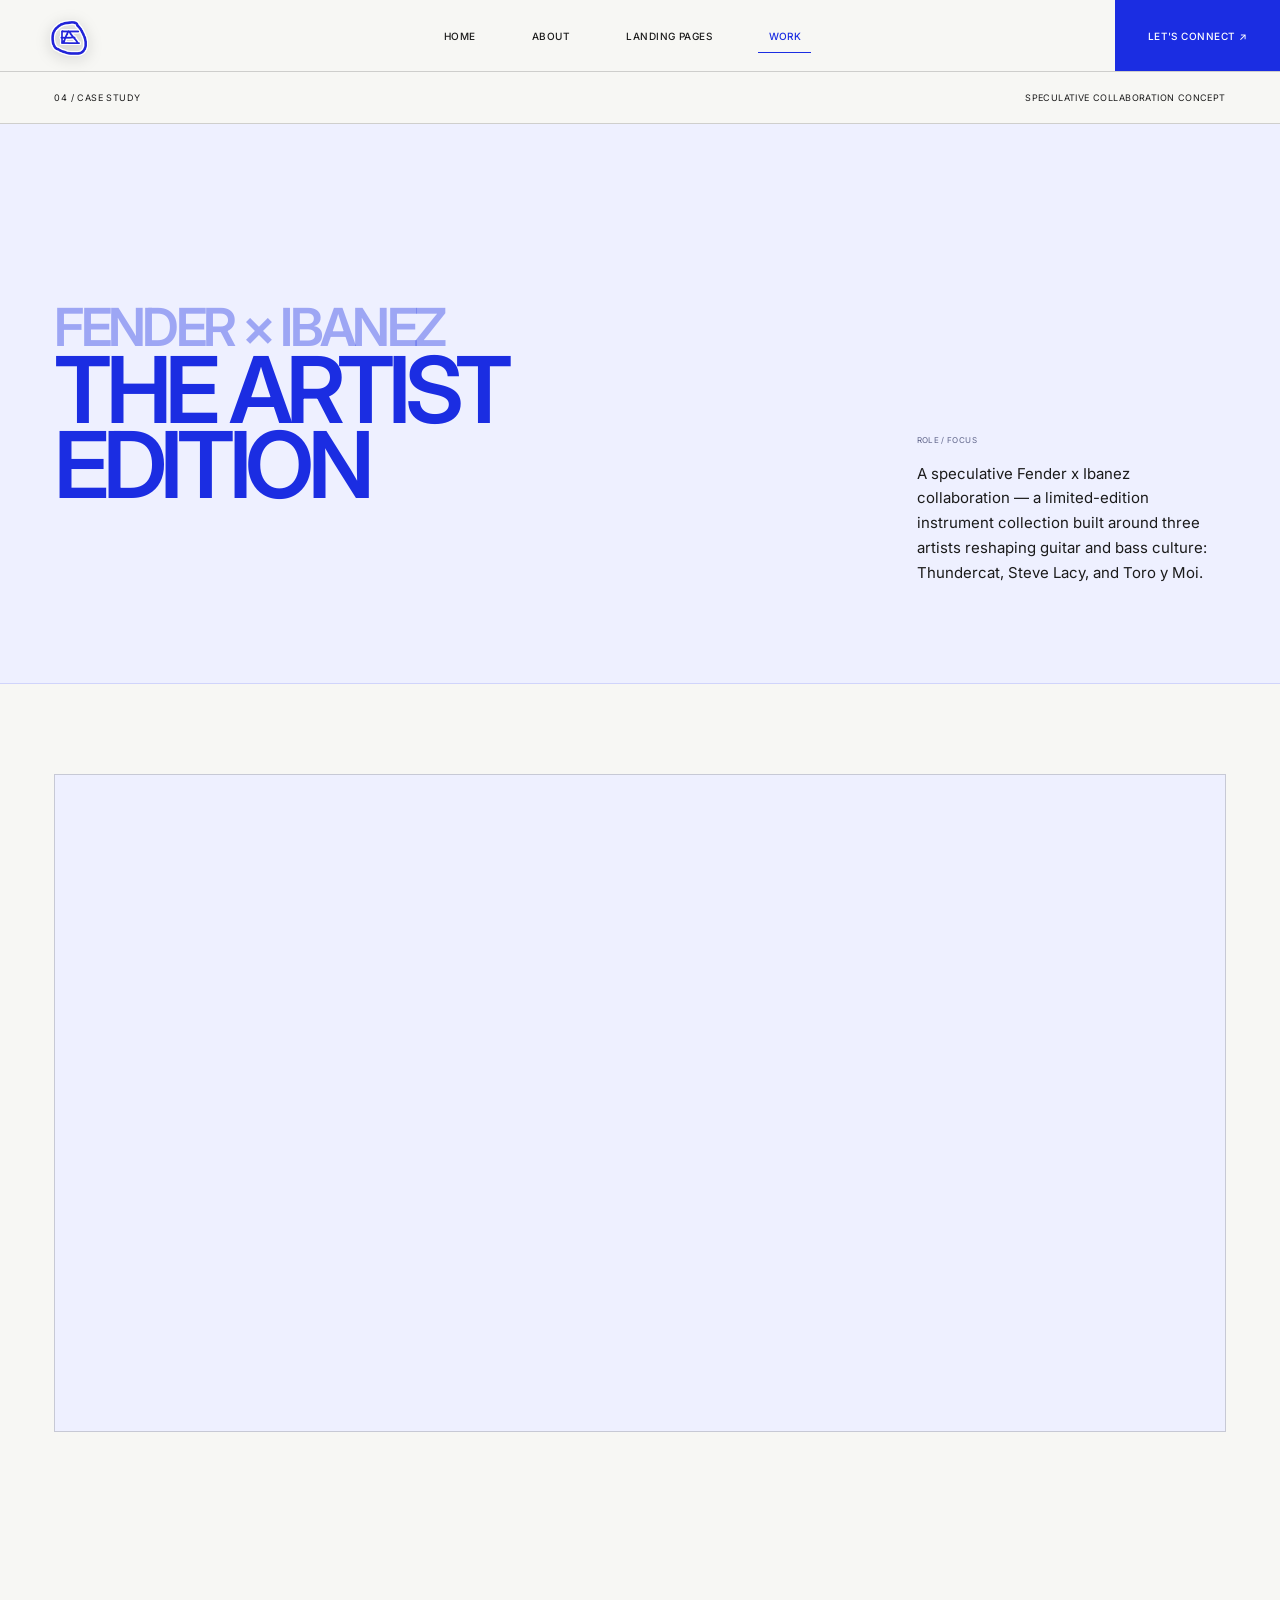
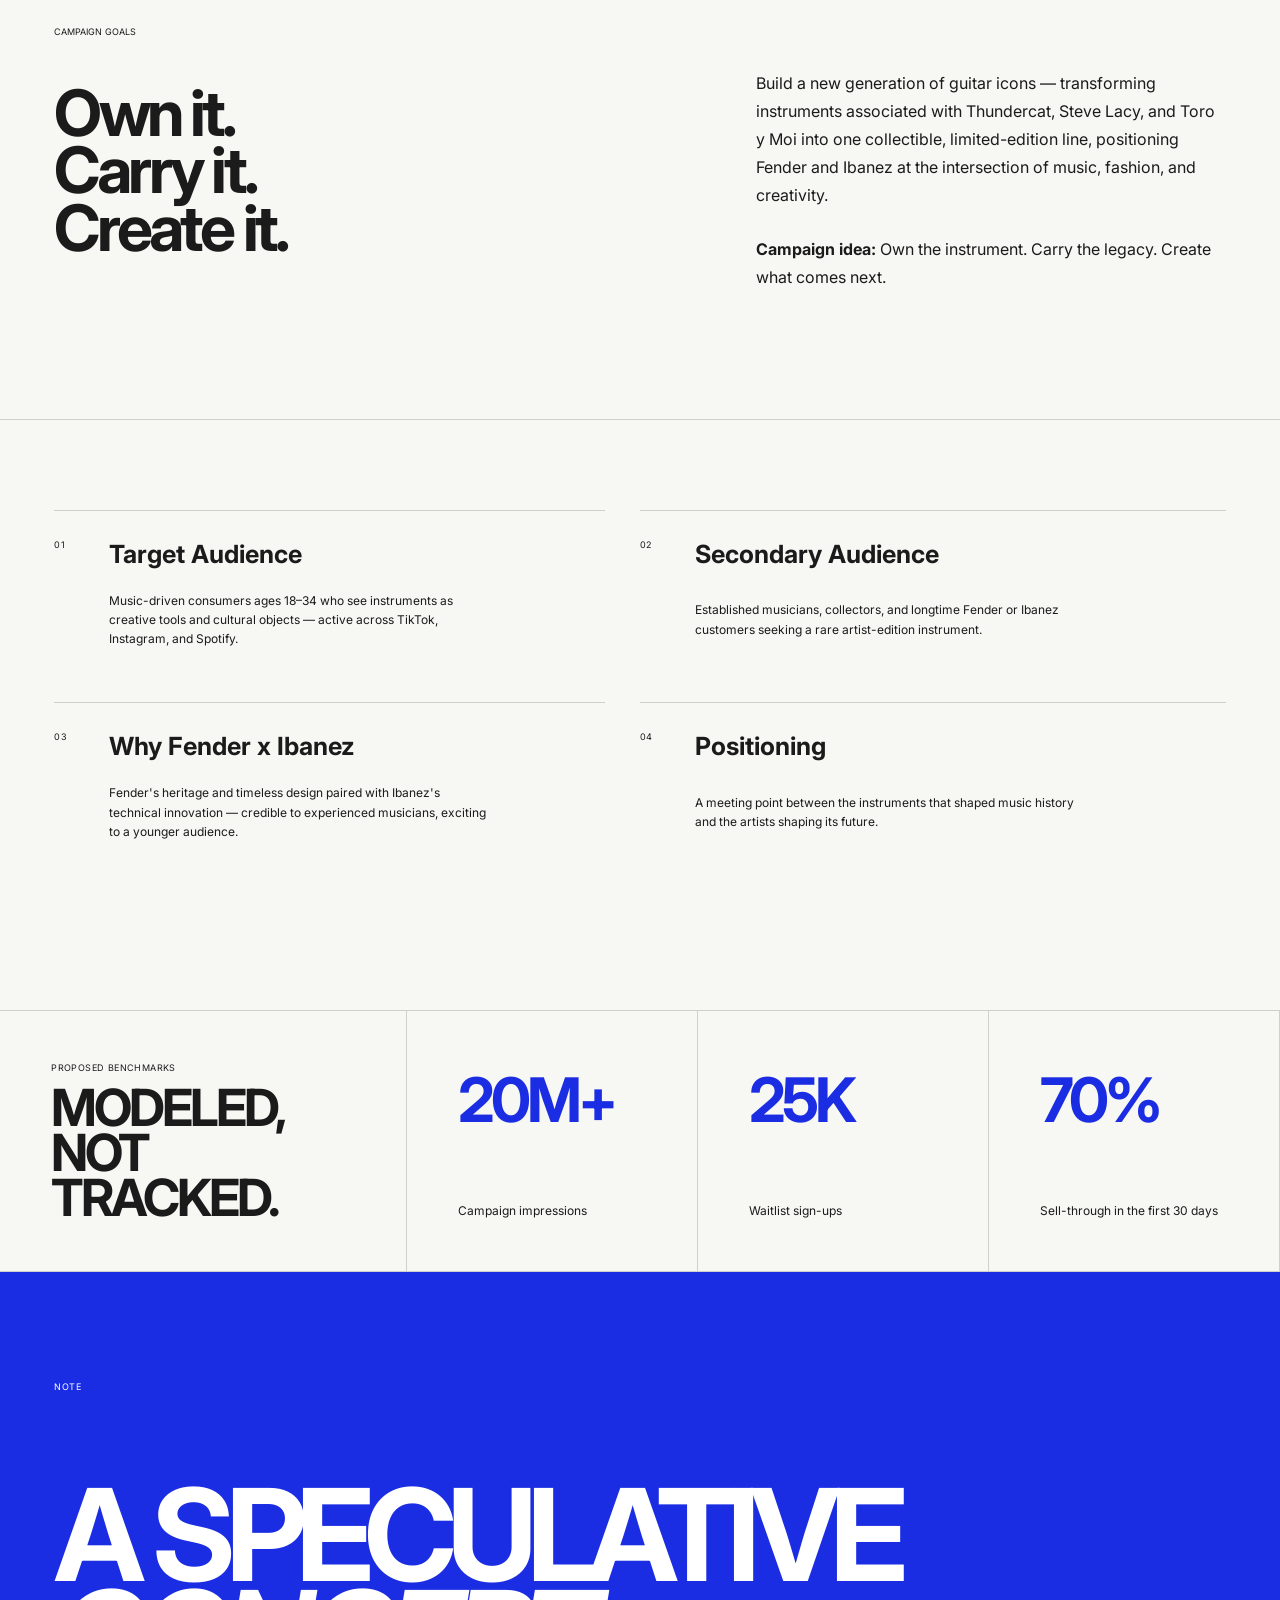
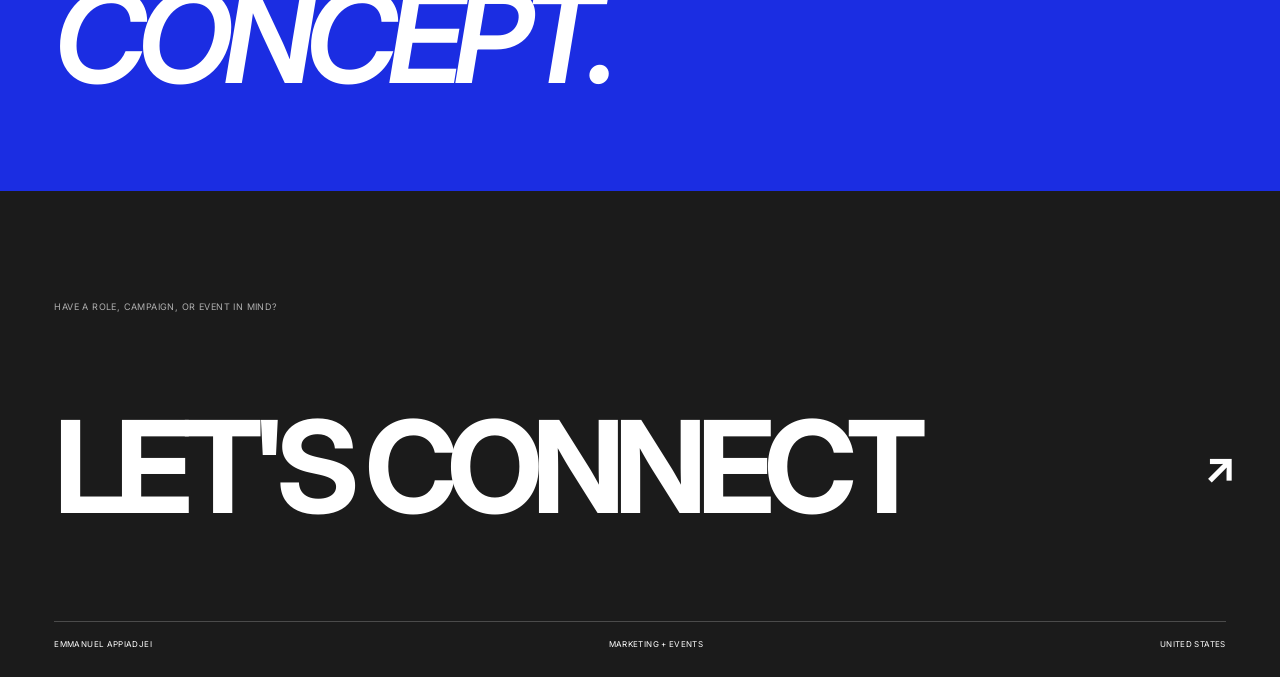
==== artist-edition-campaign.html @ 7d15172e "Add files via upload" ====
<!doctype html>
<html lang="en">
<head>
  <meta charset="UTF-8" />
  <meta name="viewport" content="width=device-width, initial-scale=1.0" />
  <meta name="portfolio-version" content="2026.08.14.1" />
  <title>The Artist Edition — Fender x Ibanez | Emmanuel Appiadjei</title>
  <link rel="preconnect" href="https://fonts.googleapis.com">
  <link rel="preconnect" href="https://fonts.gstatic.com" crossorigin>
  <link href="https://fonts.googleapis.com/css2?family=Inter:wght@400;500;600;700;800&display=swap" rel="stylesheet">
  <link rel="stylesheet" href="styles.css?v=20260814-1" />
</head>
<body class="case-page">
  <img id="custom-cursor" src="images/ea-mark.png" alt="" aria-hidden="true" />
  <div id="cursor-trail" aria-hidden="true"></div>

  <header class="site-header">
    <a class="brand" href="index.html" aria-label="Emmanuel Appiadjei home"><img class="brand-logo" src="images/ea-mark.png" alt="" /></a>
    <nav aria-label="Primary navigation">
      <a class="nav-link" href="index.html#home">Home</a>
      <a class="nav-link" href="index.html#about">About</a>
      <a class="nav-link" href="index.html#landing">Landing Pages</a>
      <a class="nav-link active" href="index.html#work">Work</a>
    </nav>
    <a class="header-contact" href="mailto:youremail@example.com">Let's connect ↗</a>
    <button class="menu-button" type="button" aria-label="Open navigation" aria-expanded="false"><span></span><span></span></button>
  </header>

  <main>
    <div class="route-label"><span>04 / CASE STUDY</span><span>SPECULATIVE COLLABORATION CONCEPT</span></div>

    <div class="about-hero">
      <div class="about-heading">
        <span>FENDER × IBANEZ</span>
        <h1>THE ARTIST<br>EDITION</h1>
      </div>
      <div class="about-lede">
        <span>ROLE / FOCUS</span>
        <p>A speculative Fender x Ibanez collaboration — a limited-edition instrument collection built around three artists reshaping guitar and bass culture: Thundercat, Steve Lacy, and Toro y Moi.</p>
      </div>
    </div>

    <div class="case-media">
      <div class="canva-embed">
        <iframe loading="lazy" src="https://www.canva.com/design/DAHQClfBAwI/O1td2aRon0R_EKojB5bOBw/view?embed" allowfullscreen="allowfullscreen" allow="fullscreen"></iframe>
      </div>
    </div>

    <div class="about-body">
      <div class="about-statement"><span>CAMPAIGN GOALS</span><h2>Own it.<br>Carry it.<br>Create it.</h2></div>
      <div class="about-text">
        <p>Build a new generation of guitar icons — transforming instruments associated with Thundercat, Steve Lacy, and Toro y Moi into one collectible, limited-edition line, positioning Fender and Ibanez at the intersection of music, fashion, and creativity.</p>
        <p><strong>Campaign idea:</strong> Own the instrument. Carry the legacy. Create what comes next.</p>
      </div>
    </div>

    <div class="capability-list">
      <div><span>01</span><h3>Target Audience</h3><p>Music-driven consumers ages 18–34 who see instruments as creative tools and cultural objects — active across TikTok, Instagram, and Spotify.</p></div>
      <div><span>02</span><h3>Secondary Audience</h3><p>Established musicians, collectors, and longtime Fender or Ibanez customers seeking a rare artist-edition instrument.</p></div>
      <div><span>03</span><h3>Why Fender x Ibanez</h3><p>Fender's heritage and timeless design paired with Ibanez's technical innovation — credible to experienced musicians, exciting to a younger audience.</p></div>
      <div><span>04</span><h3>Positioning</h3><p>A meeting point between the instruments that shaped music history and the artists shaping its future.</p></div>
    </div>

    <section class="outcomes">
      <div class="outcome-intro"><span>PROPOSED BENCHMARKS</span><h2>MODELED,<br>NOT TRACKED.</h2></div>
      <div class="outcome"><strong>20M+</strong><span>Campaign impressions</span></div>
      <div class="outcome"><strong>25K</strong><span>Waitlist sign-ups</span></div>
      <div class="outcome"><strong>70%</strong><span>Sell-through in the first 30 days</span></div>
    </section>

    <div class="about-close">
      <span>NOTE</span>
      <h2>A SPECULATIVE<br><em>CONCEPT.</em></h2>
    </div>
  </main>

  <footer class="footer-cta blue-footer">
    <span>HAVE A ROLE, CAMPAIGN, OR EVENT IN MIND?</span>
    <a href="mailto:youremail@example.com">LET'S CONNECT <b>↗</b></a>
    <div><span>EMMANUEL APPIADJEI</span><span>MARKETING + EVENTS</span><span>UNITED STATES</span></div>
  </footer>

  <script src="script.js?v=20260814-1" defer></script>
</body>
</html>
---- styles.css ----
/* Portfolio version 2026.08.14.1 - restored v13 system with unified case studies */
:root{--blue:#1b2de2;--ink:#1b1b1b;--paper:#f7f7f4;--white:#fff;--muted:#7c7c77;--cyan:#a9d5df;--line:rgba(27,27,27,.18);--pad:clamp(22px,4.25vw,70px)}
*{box-sizing:border-box}html{scroll-behavior:smooth}body{margin:0;background:var(--paper);color:var(--ink);font-family:Inter,Arial,sans-serif;overflow-x:hidden}a{color:inherit;text-decoration:none}p{font-family:Inter,Arial,sans-serif}img{display:block;width:100%;height:auto;object-fit:cover}button{font:inherit}.route{display:none;min-height:100vh;padding-top:72px}.route.active{display:block;animation:page-in .45s ease both}@keyframes page-in{from{opacity:0}to{opacity:1}}
#cursor-trail{position:fixed;inset:0;z-index:150;pointer-events:none;overflow:hidden}
.site-header{height:72px;position:fixed;inset:0 0 auto;z-index:100;background:rgba(247,247,244,.94);backdrop-filter:blur(14px);display:grid;grid-template-columns:130px 1fr 165px;align-items:stretch;border-bottom:1px solid var(--line)}.brand{display:flex;align-items:center;padding-left:var(--pad);font-size:18px;font-weight:800;letter-spacing:-.07em}.brand span{font:400 7px Inter;color:var(--blue);margin:0 0 13px 4px}.site-header nav{display:flex;justify-content:center;align-items:stretch}.nav-link{display:flex;align-items:center;padding:0 clamp(16px,2.2vw,36px);font:500 10px Inter;text-transform:uppercase;position:relative}.nav-link:after{content:"";position:absolute;left:18px;right:100%;bottom:18px;height:1px;background:var(--blue);transition:.3s}.nav-link:hover:after,.nav-link.active:after{right:18px}.nav-link.active{color:var(--blue)}.header-contact{display:flex;align-items:center;justify-content:center;background:var(--ink);color:white;font:500 10px Inter;text-transform:uppercase;transition:.25s}.header-contact:hover{background:var(--blue)}.menu-button{display:none;border:0;background:transparent}
.hero{min-height:calc(100svh - 72px);padding:28px var(--pad) 60px;display:grid;grid-template-columns:repeat(12,1fr);grid-template-rows:auto 1fr auto;gap:18px;position:relative;overflow:hidden}.hero-meta{grid-column:1/13;display:flex;justify-content:space-between;padding-bottom:13px;border-bottom:1px solid var(--line);font:400 9px Inter;letter-spacing:.12em}.hero-name{grid-column:1/13;align-self:center;color:var(--blue);font-size:clamp(70px,13vw,200px);font-weight:800;letter-spacing:-.09em;line-height:.74;position:relative;z-index:2;padding:5vw 0}.hero-name span{display:block;white-space:nowrap}.hero-name span:last-child{margin-left:12%}.hero-name sup{font:400 10px Inter;letter-spacing:0;vertical-align:top;margin-left:8px}.hero-image{margin:0;position:absolute;z-index:3;background:#d8d8d3}.hero-image img{filter:saturate(.76);transition:filter .4s,transform .6s}.hero-image:hover img{filter:saturate(1);transform:scale(1.02)}.hero-image figcaption{position:absolute;background:var(--paper);padding:8px 10px;font:400 7px Inter;letter-spacing:.06em}.hero-image-main{width:clamp(150px,18vw,280px);height:clamp(190px,24vw,370px);right:17%;top:19%}.hero-image-main figcaption{left:0;bottom:0}.hero-image-small{width:clamp(90px,10vw,155px);height:clamp(110px,13vw,200px);right:4%;bottom:14%}.hero-image-small figcaption{right:0;bottom:0}.hero-copy{grid-column:1/5;align-self:end;display:grid;grid-template-columns:90px 1fr;gap:16px;position:relative;z-index:4}.hero-copy>span{font:400 8px Inter}.hero-copy p{margin:0;font-size:clamp(14px,1.25vw,18px);line-height:1.5}.hero-copy a{grid-column:2;margin-top:20px;font:500 10px Inter;text-transform:uppercase;border-bottom:1px solid;width:max-content;padding-bottom:5px}.hero-copy b{font-size:18px;margin-left:12px}
.home-about{background:var(--ink);color:white;padding:clamp(70px,8vw,130px) var(--pad);display:grid;grid-template-columns:1.5fr 1fr;gap:8vw;align-items:end}.home-about-title span{display:block;color:#555;font-size:clamp(54px,8vw,125px);font-weight:700;line-height:.78;letter-spacing:-.07em}.home-about-title strong{display:block;color:var(--blue);font-size:clamp(54px,8vw,125px);line-height:.78;letter-spacing:-.07em}.home-about-copy>span{font:400 9px Inter;color:#8d8d8d}.home-about-copy p{font-size:clamp(17px,1.55vw,24px);line-height:1.45;margin:38px 0}.home-about-copy a{font:500 10px Inter;border-bottom:1px solid;padding-bottom:5px}
.home-work{background:var(--blue);color:white;padding:clamp(70px,8vw,125px) var(--pad)}.section-heading{display:grid;grid-template-columns:1fr 2.1fr 1fr;gap:4vw;align-items:end;margin-bottom:65px}.section-heading>div{align-self:start}.section-heading span,.section-heading small{display:block;font:400 9px Inter;letter-spacing:.09em}.section-heading small{margin-top:10px;color:rgba(255,255,255,.55)}.section-heading h2{font-size:clamp(45px,6vw,90px);line-height:.86;letter-spacing:-.065em;margin:0}.section-heading p{line-height:1.6;font-size:13px;margin:0}.featured-grid{display:grid;grid-template-columns:repeat(3,1fr);gap:28px}.featured-card{display:block}.featured-card>img{aspect-ratio:1.08;filter:saturate(.72);transition:.4s}.featured-card:hover>img{filter:saturate(1);transform:translateY(-5px)}.featured-card>div{display:grid;grid-template-columns:1fr auto;padding-top:14px;border-top:1px solid rgba(255,255,255,.4);margin-top:12px}.featured-card span{font:400 8px Inter}.featured-card h3{grid-row:2;margin:7px 0 0;font-size:20px}.featured-card p{grid-row:1/3;grid-column:2;margin:0;font:400 8px/1.4 Inter;text-align:right}
.outcomes{display:grid;grid-template-columns:1.4fr repeat(3,1fr);border-bottom:1px solid var(--line)}.outcome-intro,.outcome{padding:clamp(35px,4vw,65px);border-right:1px solid var(--line);min-height:260px;display:flex;flex-direction:column;justify-content:space-between}.outcome-intro span{font:400 9px Inter}.outcome-intro h2{font-size:clamp(35px,4vw,60px);line-height:.88;letter-spacing:-.06em;margin:0}.outcome strong{font-size:clamp(40px,4.8vw,72px);letter-spacing:-.07em;color:var(--blue)}.outcome span{font-size:12px;line-height:1.5}.footer-cta{background:var(--ink);color:white;padding:clamp(65px,8vw,125px) var(--pad) 28px}.footer-cta>span{font:400 9px Inter;color:#8d8d8d}.footer-cta>a{display:flex;justify-content:space-between;align-items:center;font-size:clamp(55px,10vw,150px);font-weight:700;letter-spacing:-.085em;line-height:.8;margin:8vw 0}.footer-cta>a b{font-size:.35em}.footer-cta>div{display:flex;justify-content:space-between;border-top:1px solid #4b4b4b;padding-top:17px;font:400 8px Inter}
.route-label{height:52px;padding:0 var(--pad);display:flex;justify-content:space-between;align-items:center;border-bottom:1px solid var(--line);font:400 9px Inter;letter-spacing:.1em}.about-hero{background:var(--ink);color:white;min-height:690px;padding:clamp(55px,7vw,110px) var(--pad);display:grid;grid-template-columns:1.6fr 1fr 1fr;grid-template-rows:auto 1fr;gap:30px;position:relative}.about-heading{grid-column:1/3;position:relative;z-index:2}.about-heading>span{display:block;color:#555;font-size:clamp(55px,7vw,110px);font-weight:700;line-height:.75;letter-spacing:-.07em}.about-heading h1{color:var(--blue);font-size:clamp(55px,7vw,110px);line-height:.78;letter-spacing:-.07em;margin:0}.about-lede{grid-column:3;grid-row:1;align-self:end}.about-lede span{font:400 8px Inter;color:#888}.about-lede p{font-size:16px;line-height:1.5}.about-photo{margin:0;position:absolute}.about-photo img{filter:saturate(.68)}.about-photo figcaption{font:400 7px Inter;margin-top:8px;color:#aaa}.about-photo-one{width:260px;height:330px;left:50%;bottom:48px}.about-photo-two{width:170px;height:220px;right:8%;bottom:68px}.about-body{padding:clamp(70px,8vw,125px) var(--pad);display:grid;grid-template-columns:1.25fr 1fr;gap:9vw}.about-statement span{font:400 9px Inter}.about-statement h2{font-size:clamp(45px,6vw,90px);line-height:.9;letter-spacing:-.06em;margin:45px 0 0}.about-text{padding-top:50px}.about-text p{font-size:16px;line-height:1.75;margin:0 0 26px}.capability-list{padding:0 var(--pad) 9vw;display:grid;grid-template-columns:1fr 1fr}.capability-list>div{border-top:1px solid var(--line);padding:28px 25px 42px 0;display:grid;grid-template-columns:45px 1fr;gap:10px}.capability-list>div:nth-child(odd){margin-right:35px}.capability-list span{font:400 9px Inter}.capability-list h3{font-size:25px;margin:0}.capability-list p{grid-column:2;font-size:12px;line-height:1.6;max-width:380px}.about-close{background:var(--blue);color:white;padding:clamp(70px,8vw,125px) var(--pad)}.about-close>span{font:400 9px Inter}.about-close h2{font-size:clamp(60px,10vw,150px);line-height:.8;letter-spacing:-.08em;margin:7vw 0 0}.about-close em{font-family:Inter,Arial,sans-serif;font-weight:400}
.landing-hero{padding:clamp(70px,8vw,125px) var(--pad);display:grid;grid-template-columns:2fr 1fr;gap:7vw;align-items:end}.landing-hero h1{font-size:clamp(75px,12vw,180px);line-height:.72;letter-spacing:-.09em;color:var(--blue);margin:0}.landing-hero>div span{font:400 9px Inter}.landing-hero>div p{font-size:15px;line-height:1.7;margin-top:25px}.landing-projects{padding:0 var(--pad) 9vw}.landing-item{display:grid;grid-template-columns:50px 1.55fr 1fr;gap:clamp(25px,4vw,65px);padding:clamp(55px,7vw,105px) 0;border-top:1px solid var(--line)}.project-number{font:400 10px Inter}.landing-visual{aspect-ratio:1.35;background:#ddd;overflow:hidden}.landing-visual img{transition:.5s;filter:saturate(.72)}.landing-visual:hover img{transform:scale(1.015);filter:saturate(1)}.landing-info{align-self:end}.landing-info>span{font:400 8px Inter}.landing-info h2{font-size:clamp(35px,4vw,58px);letter-spacing:-.055em;margin:12px 0}.landing-info>p{font:400 10px Inter}.landing-info .detail{font:400 13px/1.65 Inter;margin:32px 0}.landing-info>a{font:500 10px Inter;border-bottom:1px solid;padding-bottom:5px}.landing-placeholder{aspect-ratio:1.35;background:var(--ink);color:white;padding:7%;display:flex;justify-content:space-between;align-items:flex-end}.landing-placeholder span{font-size:clamp(45px,7vw,105px);line-height:.73;font-weight:700;letter-spacing:-.07em;color:var(--blue)}.landing-placeholder small{font:400 7px Inter}
.work-hero{background:var(--blue);color:white;padding:clamp(70px,8vw,125px) var(--pad);display:grid;grid-template-columns:2fr 1fr;gap:7vw;align-items:end}.work-hero h1{font-size:clamp(75px,12vw,180px);line-height:.72;letter-spacing:-.09em;margin:0}.work-hero p{font-size:15px;line-height:1.7}.work-list{padding:0 var(--pad) 9vw}.work-row{display:grid;grid-template-columns:50px minmax(180px,.72fr) 1.3fr auto;gap:clamp(20px,3vw,48px);align-items:center;padding:45px 0;border-bottom:1px solid var(--line)}.work-no{font:400 10px Inter}.work-row img{aspect-ratio:1.5;filter:saturate(.72);transition:.35s}.work-row:hover img{filter:saturate(1);transform:translateX(5px)}.work-row>div>span{font:400 8px Inter}.work-row h2{font-size:clamp(25px,3vw,44px);letter-spacing:-.05em;margin:9px 0}.work-row p{font:400 9px/1.5 Inter}.work-row>strong{font:500 10px Inter}.blue-footer{background:var(--blue)}.blue-footer>span{color:rgba(255,255,255,.65)}.blue-footer>div{border-color:rgba(255,255,255,.45)}
@media(max-width:900px){.site-header{height:64px;grid-template-columns:90px 1fr 64px}.brand{padding-left:22px}.site-header nav{position:fixed;top:64px;left:0;right:0;background:var(--paper);display:flex;flex-direction:column;transform:translateY(-130%);transition:.35s;z-index:-1;border-bottom:1px solid var(--line)}.site-header nav.open{transform:none}.nav-link{height:55px;border-top:1px solid var(--line)}.header-contact{display:none}.menu-button{display:flex;flex-direction:column;align-items:center;justify-content:center;gap:7px;border-left:1px solid var(--line)}.menu-button span{width:22px;height:1px;background:var(--ink)}.route{padding-top:64px}.hero{min-height:850px;padding:22px}.hero-name{font-size:19vw;padding-top:17vw}.hero-name span:last-child{margin-left:0}.hero-image-main{width:42vw;height:55vw;right:8%;top:35%}.hero-image-small{width:25vw;height:31vw;right:auto;left:7%;bottom:23%}.hero-copy{grid-column:1/11;grid-template-columns:1fr;align-self:end}.hero-copy a{grid-column:1}.home-about,.section-heading,.about-body,.landing-hero,.work-hero{grid-template-columns:1fr}.home-about-copy{margin-top:40px}.section-heading{gap:35px}.featured-grid{grid-template-columns:1fr}.outcomes{grid-template-columns:1fr}.outcome-intro,.outcome{min-height:190px;border-bottom:1px solid var(--line)}.about-hero{min-height:900px;display:block}.about-lede{margin-top:40px;max-width:400px}.about-photo-one{left:8%;bottom:70px}.about-photo-two{right:8%;bottom:110px}.capability-list{grid-template-columns:1fr}.capability-list>div:nth-child(odd){margin-right:0}.landing-hero>div,.work-hero p{margin-top:45px}.landing-item{grid-template-columns:35px 1fr}.landing-visual,.landing-placeholder,.landing-info{grid-column:2}.work-row{grid-template-columns:35px 1fr}.work-row img{grid-column:2}.work-row>div{grid-column:2}.work-row>strong{grid-column:2}.footer-cta>div{flex-direction:column;gap:8px}}@media(prefers-reduced-motion:reduce){*,*:before,*:after{animation-duration:.01ms!important;animation-iteration-count:1!important;transition-duration:.01ms!important;scroll-behavior:auto!important}#cursor-trail{display:none}}

/* Modern sans-serif typography throughout the interface. */
.hero-name,
.home-about-title span,
.home-about-title strong,
.section-heading h2,
.outcome-intro h2,
.outcome strong,
.footer-cta > a,
.about-heading > span,
.about-heading h1,
.about-statement h2,
.about-close h2,
.landing-hero h1,
.landing-info h2,
.landing-placeholder span,
.work-hero h1,
.work-row h2 {
  font-family: Inter, Arial, sans-serif;
}

.nav-link,
.header-contact,
.hero-meta,
.hero-image figcaption,
.hero-copy > span,
.home-about-copy > span,
.section-heading span,
.section-heading small,
.featured-card span,
.featured-card p,
.outcome-intro span,
.route-label,
.about-lede span,
.about-photo figcaption,
.capability-list span,
.about-close > span,
.landing-hero > div span,
.project-number,
.landing-info > span,
.landing-info > p,
.landing-placeholder small,
.work-no,
.work-row > div > span,
.work-row p,
.work-row > strong,
.footer-cta > span,
.footer-cta > div {
  font-family: Inter, Arial, sans-serif;
  letter-spacing: .045em;
}

p,
.hero-name sup,
.hero-copy a,
.home-about-copy a,
.about-statement span,
.landing-info .detail,
.landing-info > a {
  font-family: Inter, Arial, sans-serif;
}

.hero-name,
.home-about-title span,
.home-about-title strong,
.about-heading > span,
.about-heading h1,
.footer-cta > a,
.landing-placeholder span {
  font-weight: 600;
}

.hero-copy p,
.home-about-copy p,
.section-heading p,
.about-lede p,
.about-statement h2,
.about-close h2,
.about-close h2 em {
  font-family: Inter, Arial, sans-serif;
}

.brand {
  padding-left: max(16px, calc(var(--pad) - 10px));
}

.brand-logo {
  width: 58px;
  height: 58px;
  object-fit: contain;
}

#custom-cursor {
  display: none;
  position: fixed;
  left: -100px;
  top: -100px;
  width: 64px;
  height: 64px;
  object-fit: contain;
  pointer-events: none;
  z-index: 220;
  opacity: 0;
  transform: translate(-50%, -50%) scale(1);
  transition: opacity .16s ease, transform .18s ease;
  will-change: left, top, transform;
}

html.custom-cursor-enabled,
html.custom-cursor-enabled body,
html.custom-cursor-enabled a,
html.custom-cursor-enabled button {
  cursor: none !important;
}

html.custom-cursor-enabled #custom-cursor {
  display: block;
}

#custom-cursor.is-visible {
  opacity: 1;
}

#custom-cursor.is-interactive {
  transform: translate(-50%, -50%) scale(.78);
}

@media (max-width: 900px) {
  .brand-logo {
    width: 50px;
    height: 50px;
  }
}

/* Shared case-study system. */
.case-page main {
  padding-top: 72px;
}

.case-page .route-label {
  background: var(--paper);
}

.case-page .about-hero {
  min-height: 560px;
  display: grid;
  grid-template-columns: minmax(0, 1.8fr) minmax(280px, .72fr);
  grid-template-rows: 1fr;
  align-items: end;
  gap: clamp(40px, 7vw, 120px);
  padding-top: clamp(60px, 7vw, 110px);
  padding-bottom: clamp(60px, 7vw, 110px);
}

.case-page .about-heading {
  grid-column: 1;
  grid-row: 1;
  align-self: center;
  min-width: 0;
}

.case-page .about-heading > span {
  color: rgba(27,45,226,.38);
  font-size: clamp(34px, 4.1vw, 68px);
  line-height: .9;
}

.case-page .about-heading h1 {
  max-width: 100%;
  font-size: clamp(58px, 7.2vw, 118px);
  line-height: .82;
  letter-spacing: -.07em;
  overflow-wrap: normal;
}

.case-page .about-lede {
  grid-column: 2;
  grid-row: 1;
  align-self: end;
  max-width: 390px;
  padding-bottom: 8px;
}

.case-page .about-lede p {
  margin-bottom: 0;
  font-size: 15px;
  line-height: 1.65;
}

.case-page .about-body {
  border-bottom: 1px solid var(--line);
}

.case-page .about-statement h2 {
  font-size: clamp(42px, 5vw, 78px);
}

.case-page .capability-list {
  padding-top: clamp(55px, 7vw, 95px);
}

.case-page .outcomes {
  border-top: 1px solid var(--line);
}

.case-page .featured-grid {
  padding: 0 var(--pad) clamp(60px, 7vw, 100px);
  color: var(--ink);
}

.case-page .featured-card > div {
  border-top-color: var(--line);
}

.case-page .case-media {
  padding: clamp(55px, 7vw, 100px) var(--pad) 20px;
}

.case-page .canva-embed {
  position: relative;
  width: 100%;
  height: auto;
  aspect-ratio: 16 / 9;
  padding: 0;
  margin: 0 0 clamp(45px, 5vw, 75px);
  overflow: hidden;
  border: 1px solid var(--line);
  background: #eef0ff;
}

.case-page .canva-embed iframe {
  position: absolute;
  inset: 0;
  width: 100%;
  height: 100%;
  border: 0;
}

.case-page .case-gallery {
  padding-top: clamp(55px, 7vw, 95px);
}

.case-page .case-gallery .landing-item {
  padding-bottom: clamp(55px, 7vw, 95px);
}

.case-page .case-press-links {
  grid-column: 2 / span 2;
}

.case-page .about-close {
  border-top: 0;
}

.case-page > .footer-cta,
.case-page .footer-cta {
  background: var(--ink);
}

@media (max-width: 900px) {
  .case-page main {
    padding-top: 64px;
  }

  .case-page .about-hero {
    min-height: auto;
    grid-template-columns: 1fr;
    grid-template-rows: auto auto;
    gap: 42px;
    padding: 64px 22px 72px;
  }

  .case-page .about-heading,
  .case-page .about-lede {
    grid-column: 1;
  }

  .case-page .about-heading {
    grid-row: 1;
  }

  .case-page .about-lede {
    grid-row: 2;
    max-width: 520px;
  }

  .case-page .about-heading h1 {
    font-size: clamp(52px, 16vw, 86px);
  }

  .case-page .about-heading > span {
    font-size: clamp(30px, 9vw, 52px);
  }

  .case-page .case-media {
    padding: 44px 22px 10px;
  }

  .case-page .case-press-links {
    grid-column: 2;
  }
}

@media (pointer: coarse), (hover: none) {
  #custom-cursor {
    display: none !important;
  }
}

/* Final type hierarchy: modern sans throughout, including the accent. */
body,
body * {
  font-family: Inter, Arial, sans-serif !important;
}

.hero-name {
  font-weight: 800;
}

h1,
h2,
h3,
.home-about-title strong,
.footer-cta > a,
.outcome strong {
  font-weight: 700;
}

.about-close h2 em {
  font-family: Inter, Arial, sans-serif !important;
  font-style: italic;
  font-weight: 600;
}

#custom-cursor {
  width: 48px;
  height: 48px;
}

.brand-logo,
#custom-cursor {
  filter:
    drop-shadow(1px 0 0 rgba(255,255,255,.96))
    drop-shadow(-1px 0 0 rgba(255,255,255,.96))
    drop-shadow(0 1px 0 rgba(255,255,255,.96))
    drop-shadow(0 -1px 0 rgba(255,255,255,.96))
    drop-shadow(0 3px 7px rgba(0,0,0,.18));
}

.rainbow-trail-dot {
  position: fixed;
  width: 9px;
  height: 9px;
  border-radius: 999px;
  pointer-events: none;
  background: var(--trail-color);
  box-shadow: 0 0 10px color-mix(in srgb, var(--trail-color) 42%, transparent);
  opacity: .28;
  transform: translate(-50%, -50%) scale(1);
  animation: rainbow-trail-fade .72s ease-out forwards;
}

@keyframes rainbow-trail-fade {
  to {
    opacity: 0;
    transform: translate(-50%, -50%) scale(.2);
  }
}

/* Lighter color blocking and an unobstructed name composition. */
.header-contact {
  background: var(--blue);
}

.hero-name {
  max-width: calc(100% - clamp(320px, 24vw, 480px));
  font-size: clamp(68px, 10vw, 165px);
  letter-spacing: -.075em;
  line-height: .78;
  z-index: 4;
}

.hero-name span:last-child {
  margin-left: 7%;
}

.hero-image {
  background: #eef0ff;
  z-index: 3;
}

.hero-image-main {
  width: clamp(170px, 16vw, 260px);
  height: clamp(220px, 22vw, 350px);
  right: 6%;
  top: 25%;
}

.hero-image-small {
  right: 2.5%;
}

.home-about {
  background: var(--paper);
  color: var(--ink);
  border-top: 1px solid var(--line);
  border-bottom: 1px solid var(--line);
}

.home-about-title span {
  color: rgba(27,45,226,.18);
}

.home-about-copy > span {
  color: var(--blue);
}

.about-hero {
  background: #eef0ff;
  color: var(--ink);
  border-bottom: 1px solid rgba(27,45,226,.14);
}

.about-heading > span {
  color: rgba(27,45,226,.18);
}

.about-lede span,
.about-photo figcaption {
  color: #60658a;
}

.landing-visual,
.landing-placeholder {
  background: #eef0ff;
}

.landing-placeholder {
  color: var(--ink);
  border: 1px solid rgba(27,45,226,.16);
}

.blue-footer {
  background: var(--ink);
}

.blue-footer > div {
  border-color: #4b4b4b;
}

@media (max-width: 900px) {
  .hero-name {
    max-width: none;
    font-size: 18vw;
    letter-spacing: -.07em;
    padding-top: 12vw;
  }

  .hero-image-main {
    width: 38vw;
    height: 48vw;
    right: 5%;
    top: 43%;
  }

  .hero-image-small {
    width: 23vw;
    height: 29vw;
    right: auto;
    left: 6%;
    bottom: 21%;
  }
}
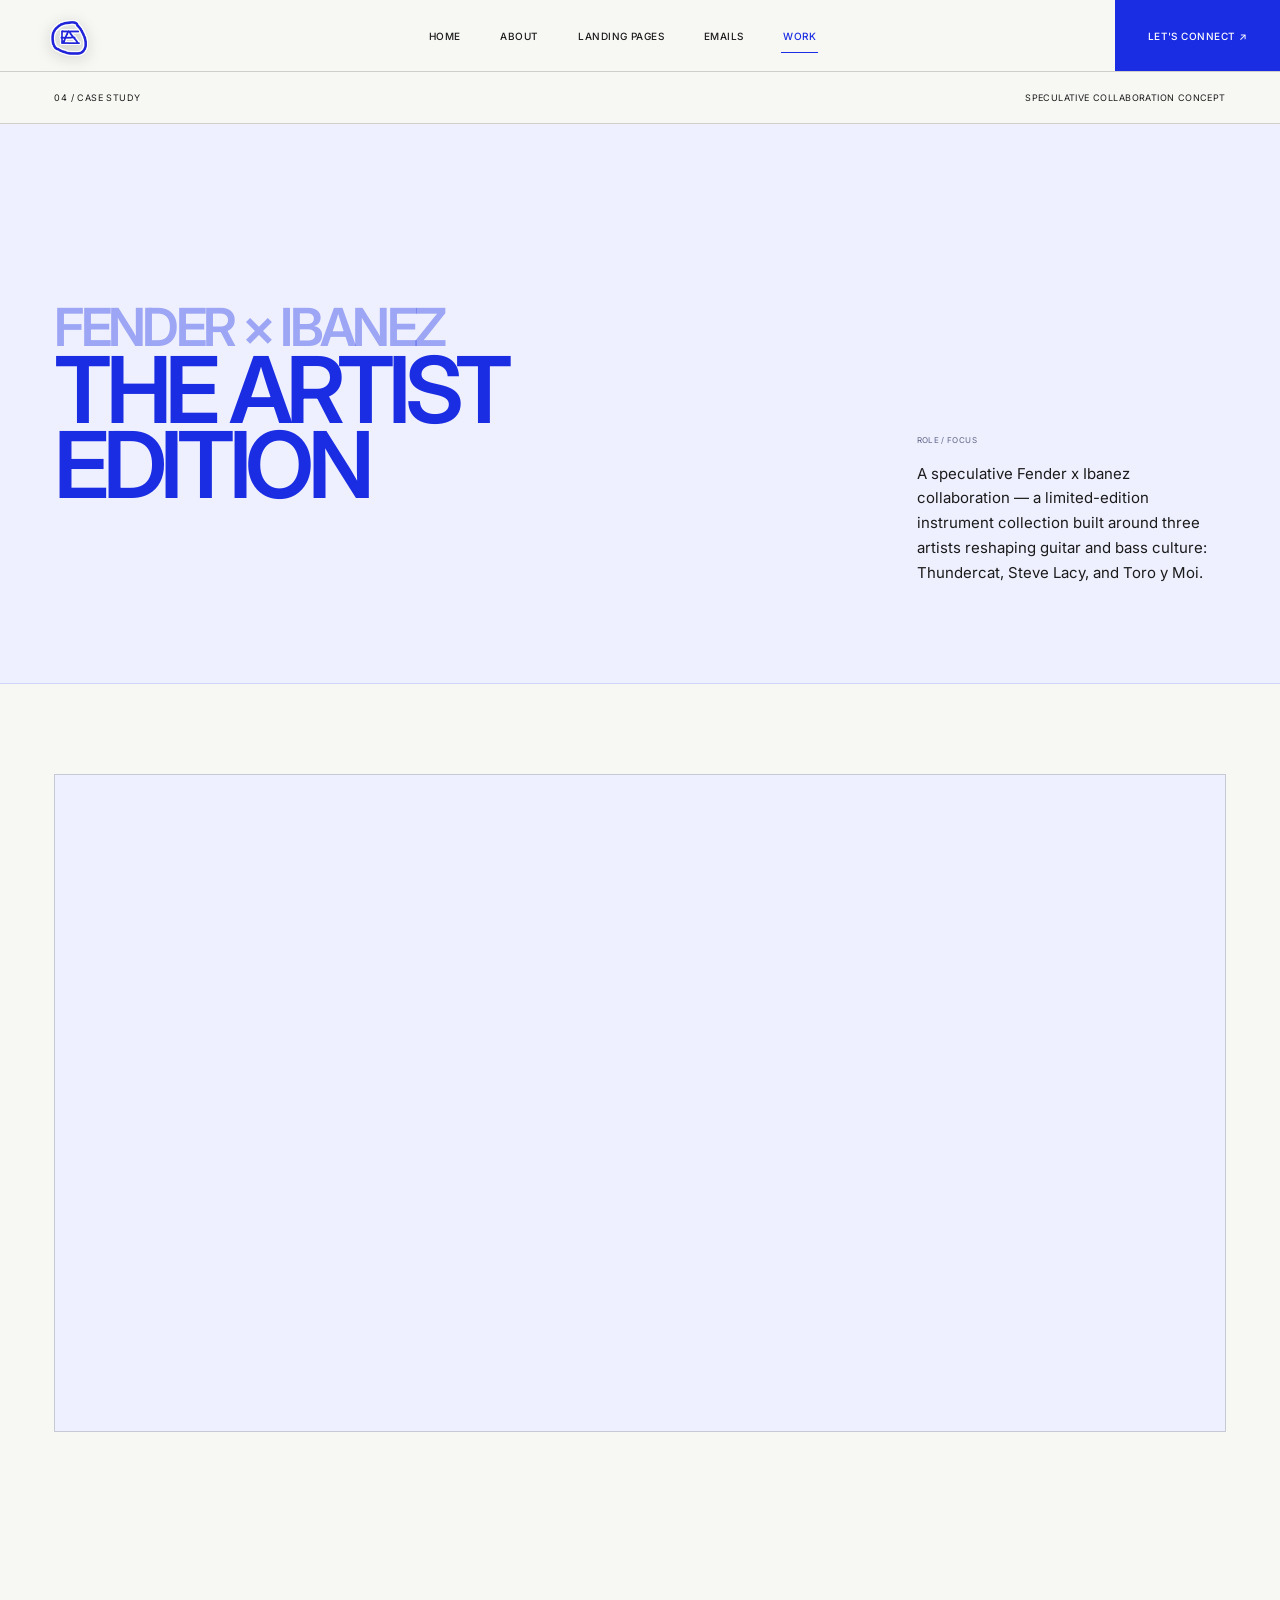
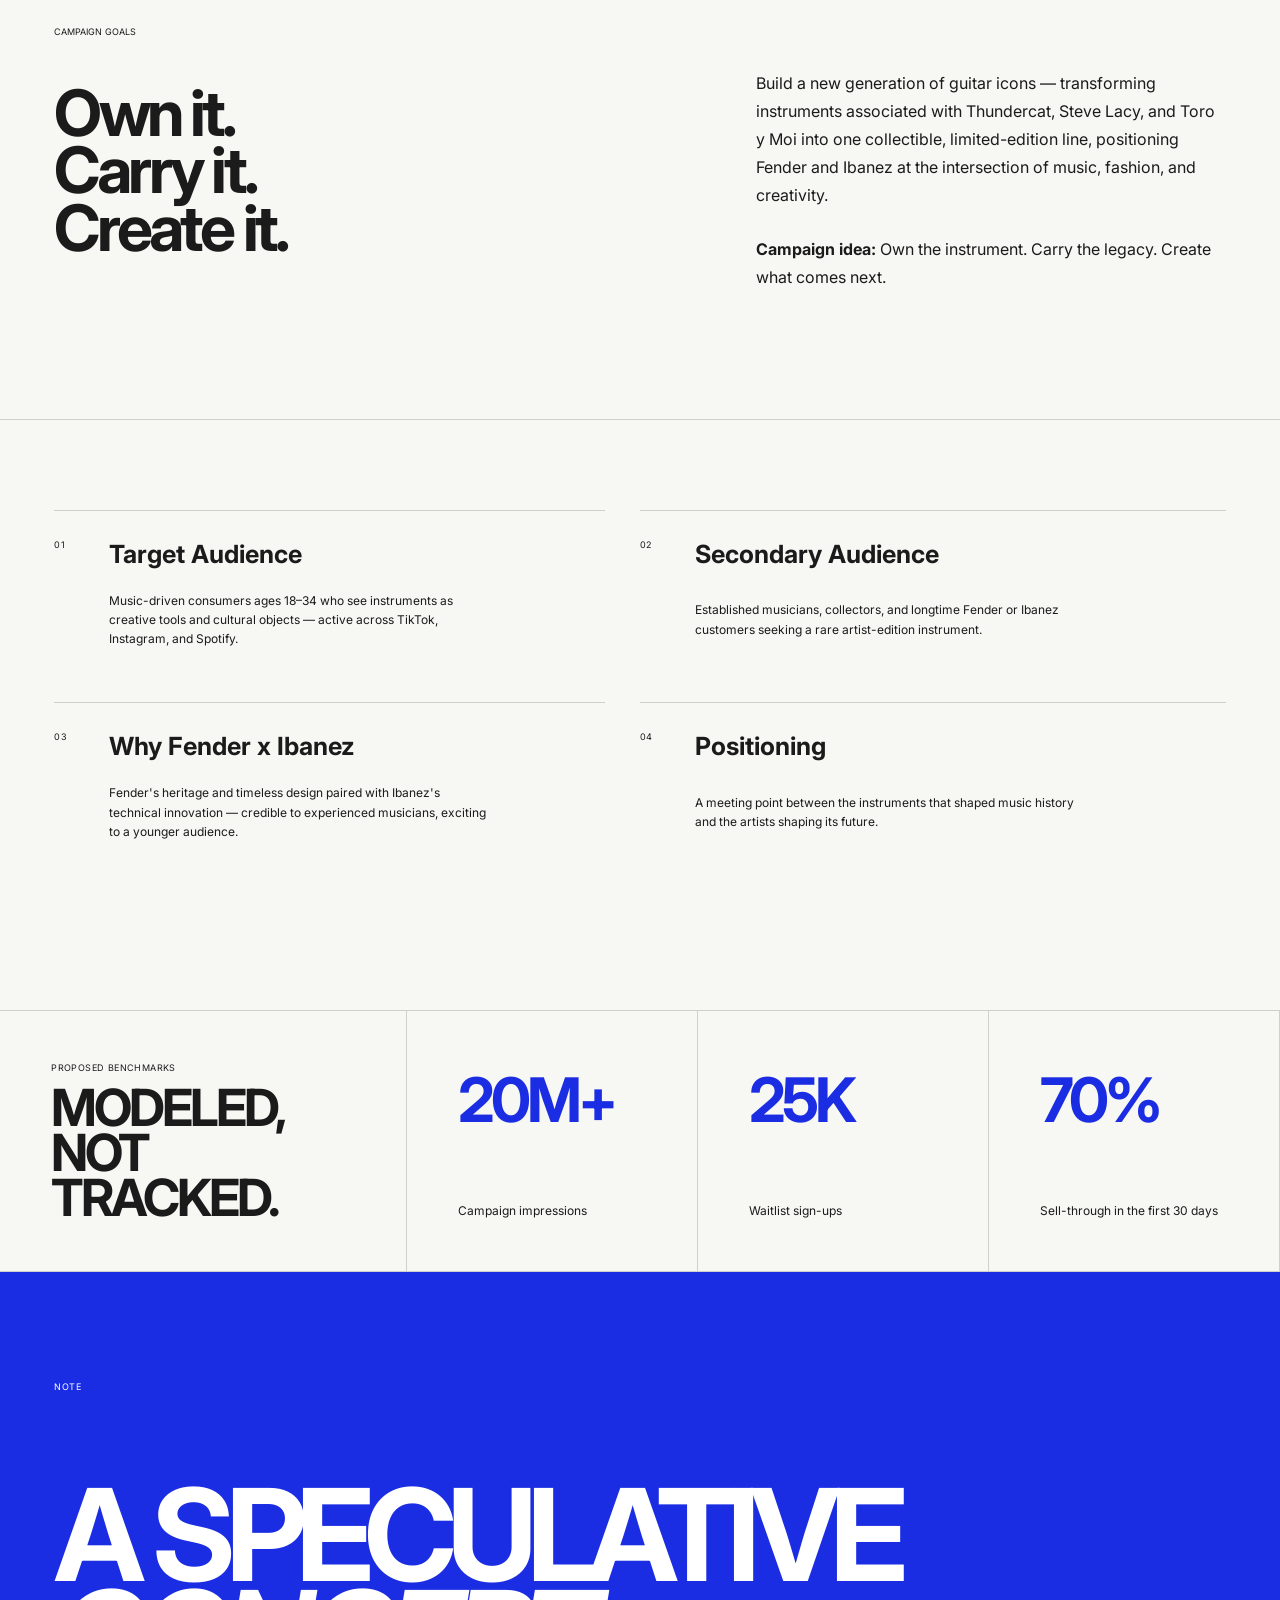
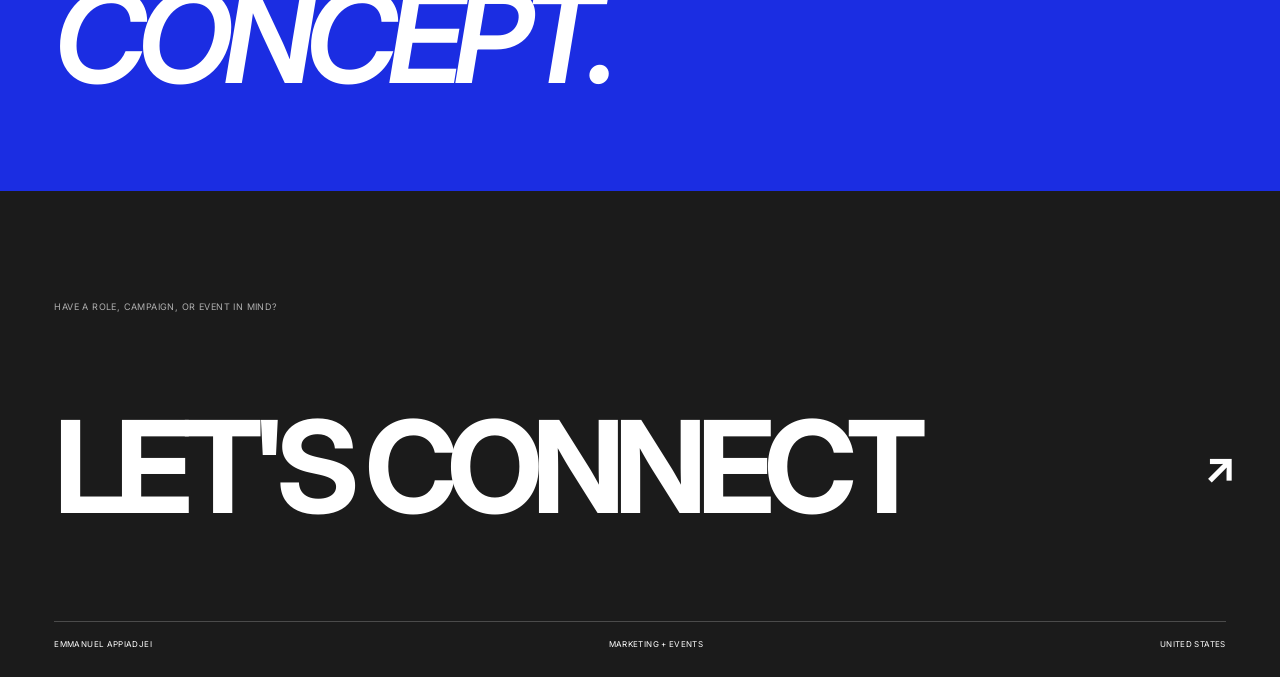
==== commit 01e2415f: "Add files via upload" ====
--- a/artist-edition-campaign.html
+++ b/artist-edition-campaign.html
@@ -3,12 +3,12 @@
 <head>
   <meta charset="UTF-8" />
   <meta name="viewport" content="width=device-width, initial-scale=1.0" />
-  <meta name="portfolio-version" content="2026.08.14.1" />
+  <meta name="portfolio-version" content="2026.08.20.3" />
   <title>The Artist Edition — Fender x Ibanez | Emmanuel Appiadjei</title>
   <link rel="preconnect" href="https://fonts.googleapis.com">
   <link rel="preconnect" href="https://fonts.gstatic.com" crossorigin>
   <link href="https://fonts.googleapis.com/css2?family=Inter:wght@400;500;600;700;800&display=swap" rel="stylesheet">
-  <link rel="stylesheet" href="styles.css?v=20260814-1" />
+  <link rel="stylesheet" href="styles.css?v=20260820-3" />
 </head>
 <body class="case-page">
   <img id="custom-cursor" src="images/ea-mark.png" alt="" aria-hidden="true" />
@@ -20,6 +20,7 @@
       <a class="nav-link" href="index.html#home">Home</a>
       <a class="nav-link" href="index.html#about">About</a>
       <a class="nav-link" href="index.html#landing">Landing Pages</a>
+      <a class="nav-link" href="emails.html">Emails</a>
       <a class="nav-link active" href="index.html#work">Work</a>
     </nav>
     <a class="header-contact" href="mailto:youremail@example.com">Let's connect ↗</a>
@@ -80,6 +81,6 @@
     <div><span>EMMANUEL APPIADJEI</span><span>MARKETING + EVENTS</span><span>UNITED STATES</span></div>
   </footer>
 
-  <script src="script.js?v=20260814-1" defer></script>
+  <script src="script.js?v=20260820-3" defer></script>
 </body>
 </html>
--- a/styles.css
+++ b/styles.css
@@ -1,4 +1,4 @@
-/* Portfolio version 2026.08.14.1 - restored v13 system with unified case studies */
+/* Portfolio version 2026.08.20.3 - raised campaign imagery and larger home portrait */
 :root{--blue:#1b2de2;--ink:#1b1b1b;--paper:#f7f7f4;--white:#fff;--muted:#7c7c77;--cyan:#a9d5df;--line:rgba(27,27,27,.18);--pad:clamp(22px,4.25vw,70px)}
 *{box-sizing:border-box}html{scroll-behavior:smooth}body{margin:0;background:var(--paper);color:var(--ink);font-family:Inter,Arial,sans-serif;overflow-x:hidden}a{color:inherit;text-decoration:none}p{font-family:Inter,Arial,sans-serif}img{display:block;width:100%;height:auto;object-fit:cover}button{font:inherit}.route{display:none;min-height:100vh;padding-top:72px}.route.active{display:block;animation:page-in .45s ease both}@keyframes page-in{from{opacity:0}to{opacity:1}}
 #cursor-trail{position:fixed;inset:0;z-index:150;pointer-events:none;overflow:hidden}
@@ -145,6 +145,188 @@
   }
 }
 
+/* Email portfolio page. */
+.site-header .nav-link {
+  padding-left: clamp(10px, 1.55vw, 26px);
+  padding-right: clamp(10px, 1.55vw, 26px);
+}
+
+.emails-page main {
+  padding-top: 72px;
+}
+
+.emails-hero {
+  min-height: 500px;
+  padding: clamp(70px, 8vw, 125px) var(--pad);
+  display: grid;
+  grid-template-columns: minmax(0, 2fr) minmax(260px, 1fr);
+  gap: 7vw;
+  align-items: end;
+  background: #eef0ff;
+  border-bottom: 1px solid rgba(27,45,226,.14);
+}
+
+.emails-hero h1 {
+  margin: 0;
+  color: var(--blue);
+  font-size: clamp(82px, 14vw, 210px);
+  font-weight: 800;
+  line-height: .72;
+  letter-spacing: -.09em;
+}
+
+.emails-hero > div span {
+  font-size: 9px;
+  font-weight: 500;
+  letter-spacing: .1em;
+}
+
+.emails-hero > div p {
+  margin: 25px 0 0;
+  font-size: 15px;
+  line-height: 1.7;
+}
+
+.email-list {
+  padding: 0 var(--pad) clamp(80px, 9vw, 145px);
+}
+
+.email-entry {
+  display: grid;
+  grid-template-columns: minmax(240px, .7fr) minmax(0, 1.5fr);
+  gap: clamp(35px, 6vw, 100px);
+  padding: clamp(65px, 8vw, 125px) 0;
+  border-top: 1px solid var(--line);
+  align-items: start;
+}
+
+.email-entry:first-child {
+  border-top: 0;
+}
+
+.email-entry-copy {
+  position: sticky;
+  top: 112px;
+  padding-top: 4px;
+}
+
+.email-number {
+  display: block;
+  color: var(--blue);
+  font-size: 9px;
+  font-weight: 600;
+  letter-spacing: .1em;
+}
+
+.email-entry-copy h2 {
+  margin: 18px 0 26px;
+  font-size: clamp(42px, 5.3vw, 78px);
+  font-weight: 700;
+  line-height: .9;
+  letter-spacing: -.065em;
+}
+
+.email-entry-copy > p {
+  max-width: 420px;
+  margin: 0;
+  font-size: 14px;
+  line-height: 1.7;
+}
+
+.email-tags {
+  display: flex;
+  flex-wrap: wrap;
+  gap: 7px;
+  margin: 30px 0 34px;
+}
+
+.email-tags span {
+  padding: 8px 12px;
+  border: 1px solid rgba(27,45,226,.22);
+  border-radius: 999px;
+  color: var(--blue);
+  background: #f4f5ff;
+  font-size: 8px;
+  font-weight: 600;
+  letter-spacing: .06em;
+  text-transform: uppercase;
+}
+
+.email-entry-copy > a {
+  display: inline-block;
+  padding-bottom: 6px;
+  border-bottom: 1px solid var(--ink);
+  font-size: 10px;
+  font-weight: 600;
+  text-transform: uppercase;
+}
+
+.email-frame {
+  height: min(790px, 78vh);
+  min-height: 590px;
+  overflow: hidden;
+  background: #e8e8e5;
+  border: 1px solid var(--line);
+  box-shadow: 0 24px 70px rgba(27,45,226,.08);
+}
+
+.email-frame-tall {
+  height: min(880px, 82vh);
+  width: min(100%, 520px);
+  justify-self: center;
+}
+
+.email-frame iframe {
+  display: block;
+  width: 100%;
+  height: 100%;
+  border: 0;
+  background: white;
+}
+
+@media (max-width: 900px) {
+  .emails-page main {
+    padding-top: 64px;
+  }
+
+  .emails-hero,
+  .email-entry {
+    grid-template-columns: 1fr;
+  }
+
+  .emails-hero {
+    min-height: 430px;
+    padding-left: 22px;
+    padding-right: 22px;
+  }
+
+  .emails-hero > div {
+    max-width: 520px;
+  }
+
+  .email-list {
+    padding-left: 22px;
+    padding-right: 22px;
+  }
+
+  .email-entry-copy {
+    position: static;
+  }
+
+  .email-frame,
+  .email-frame-tall {
+    height: 690px;
+    min-height: 0;
+  }
+}
+
+@media (max-width: 560px) {
+  .email-frame,
+  .email-frame-tall {
+    height: 620px;
+  }
+}
+
 /* Shared case-study system. */
 .case-page main {
   padding-top: 72px;
@@ -255,6 +437,28 @@
 
 .case-page .case-gallery .landing-item {
   padding-bottom: clamp(55px, 7vw, 95px);
+}
+
+.case-page .case-photo {
+  position: relative;
+  z-index: 3;
+  margin-top: -52px;
+  padding: 0 var(--pad) clamp(55px, 7vw, 100px);
+}
+
+.case-page .case-photo figure {
+  width: min(1080px, 78vw);
+  aspect-ratio: 16 / 9;
+  margin: 0 auto;
+  overflow: hidden;
+  background: #eef0ff;
+  border: 1px solid rgba(27,45,226,.14);
+}
+
+.case-page .case-photo img {
+  width: 100%;
+  height: 100%;
+  object-fit: cover;
 }
 
 .case-page .case-press-links {
@@ -386,7 +590,7 @@
 }
 
 .hero-name {
-  max-width: calc(100% - clamp(320px, 24vw, 480px));
+  max-width: calc(100% - clamp(300px, 22vw, 440px));
   font-size: clamp(68px, 10vw, 165px);
   letter-spacing: -.075em;
   line-height: .78;
@@ -403,10 +607,10 @@
 }
 
 .hero-image-main {
-  width: clamp(170px, 16vw, 260px);
-  height: clamp(220px, 22vw, 350px);
-  right: 6%;
-  top: 25%;
+  width: clamp(220px, 19vw, 340px);
+  height: clamp(290px, 26vw, 450px);
+  right: 4%;
+  top: 19%;
 }
 
 .hero-image-small {
@@ -462,6 +666,15 @@
 }
 
 @media (max-width: 900px) {
+  .case-page .case-photo {
+    margin-top: -28px;
+    padding: 0 22px 50px;
+  }
+
+  .case-page .case-photo figure {
+    width: 100%;
+  }
+
   .hero-name {
     max-width: none;
     font-size: 18vw;
@@ -470,10 +683,10 @@
   }
 
   .hero-image-main {
-    width: 38vw;
-    height: 48vw;
+    width: 43vw;
+    height: 55vw;
     right: 5%;
-    top: 43%;
+    top: 40%;
   }
 
   .hero-image-small {
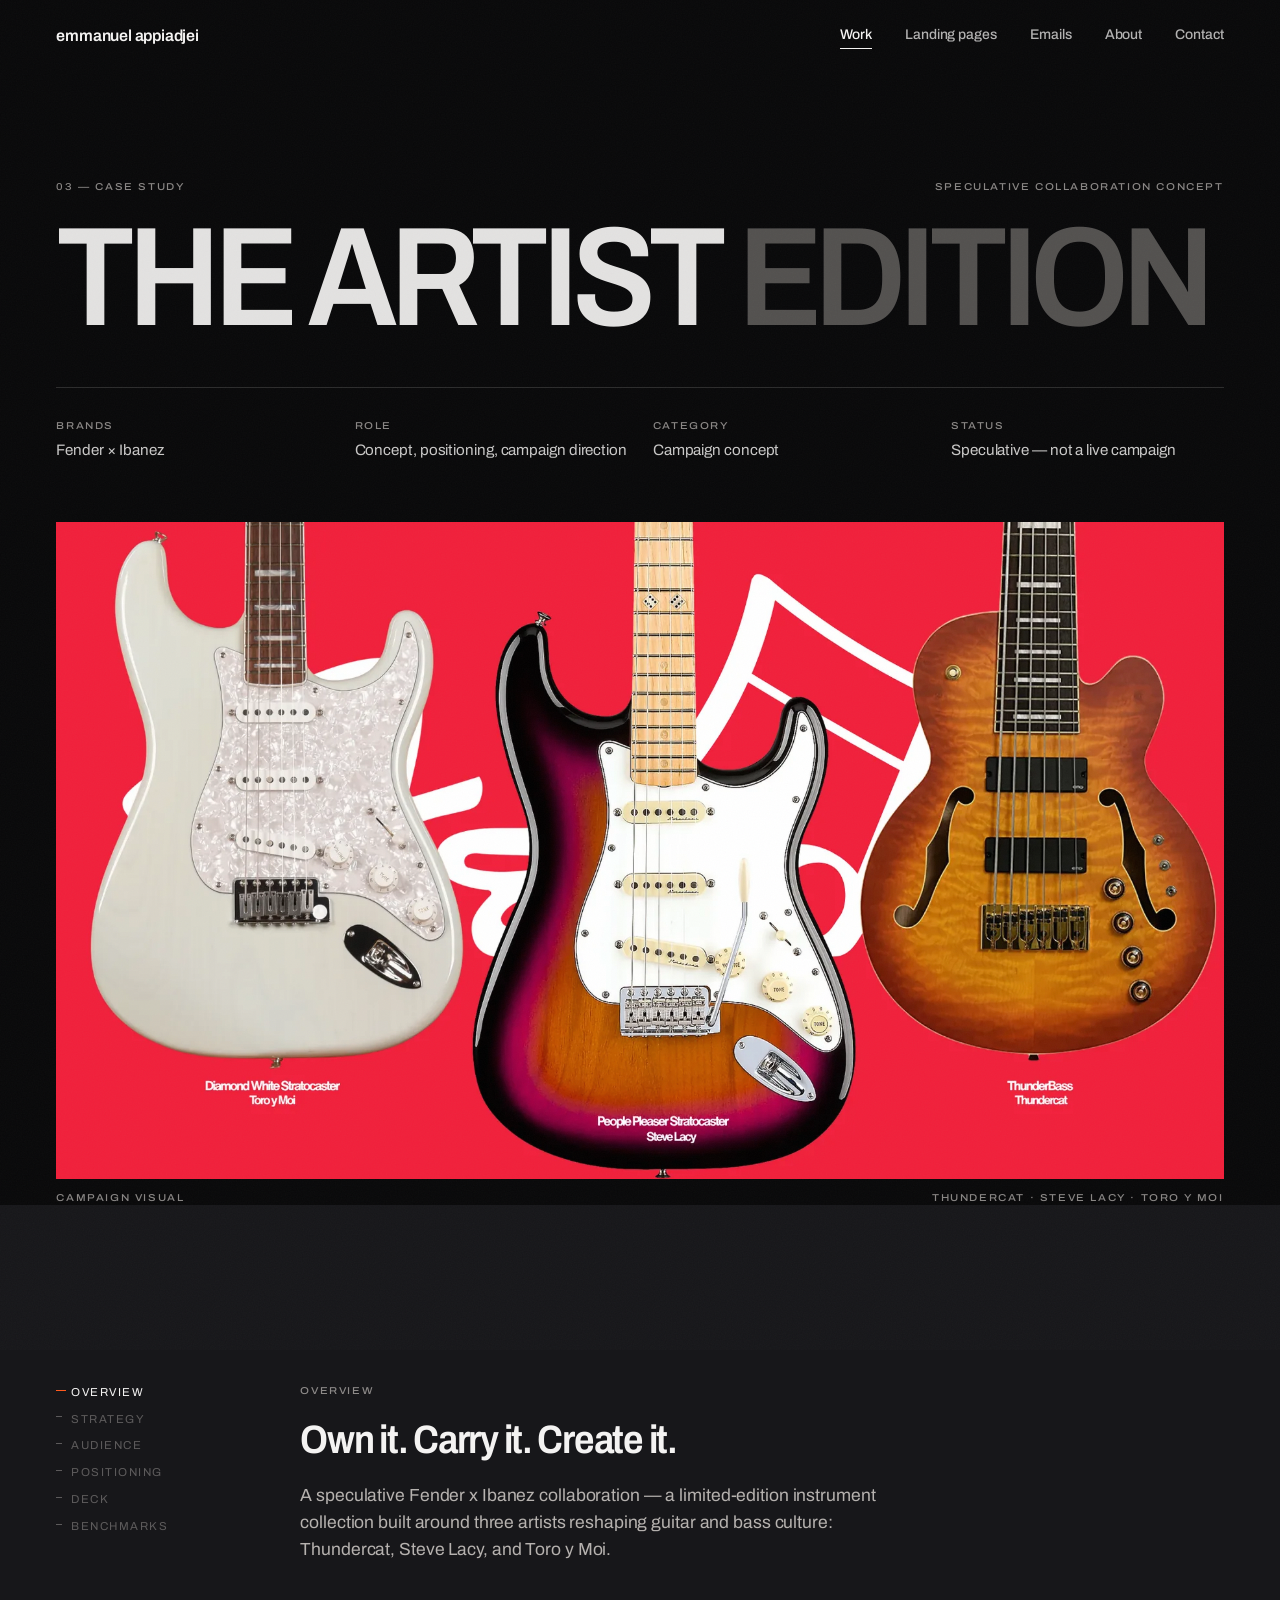
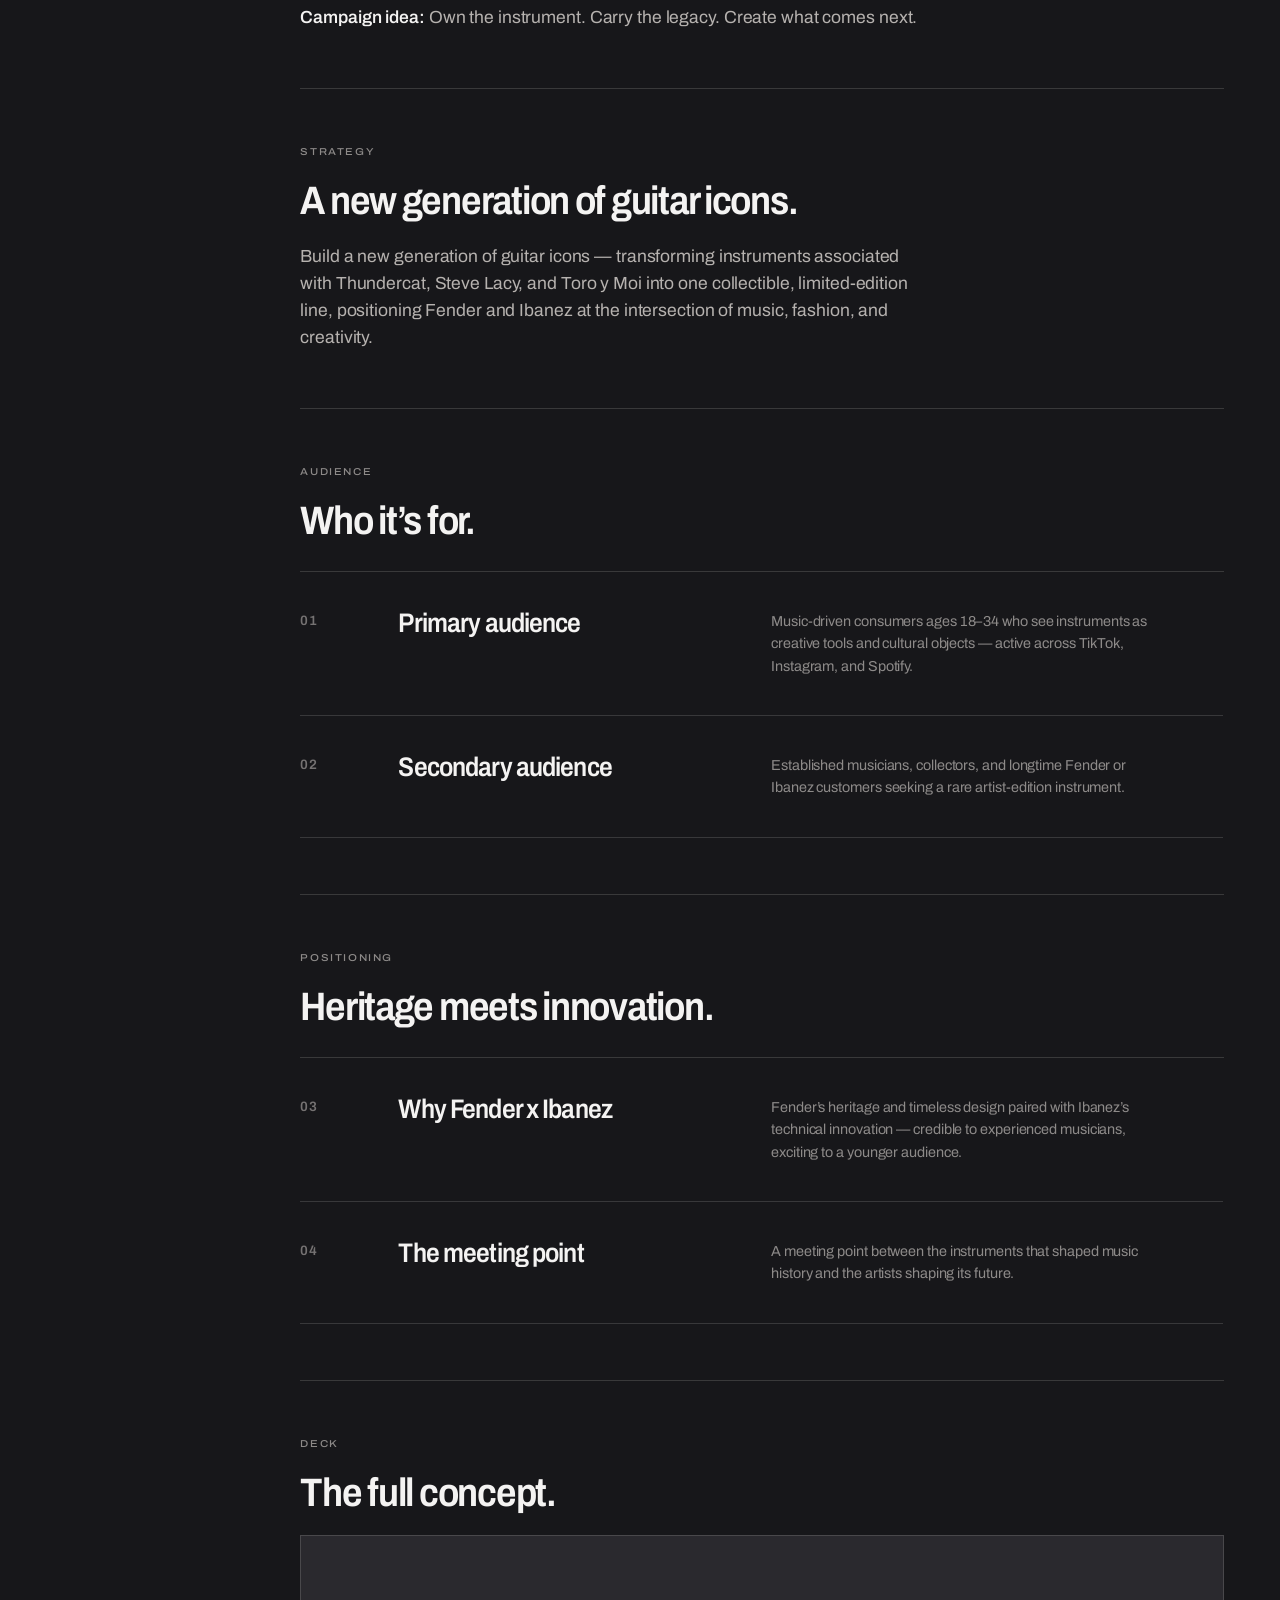
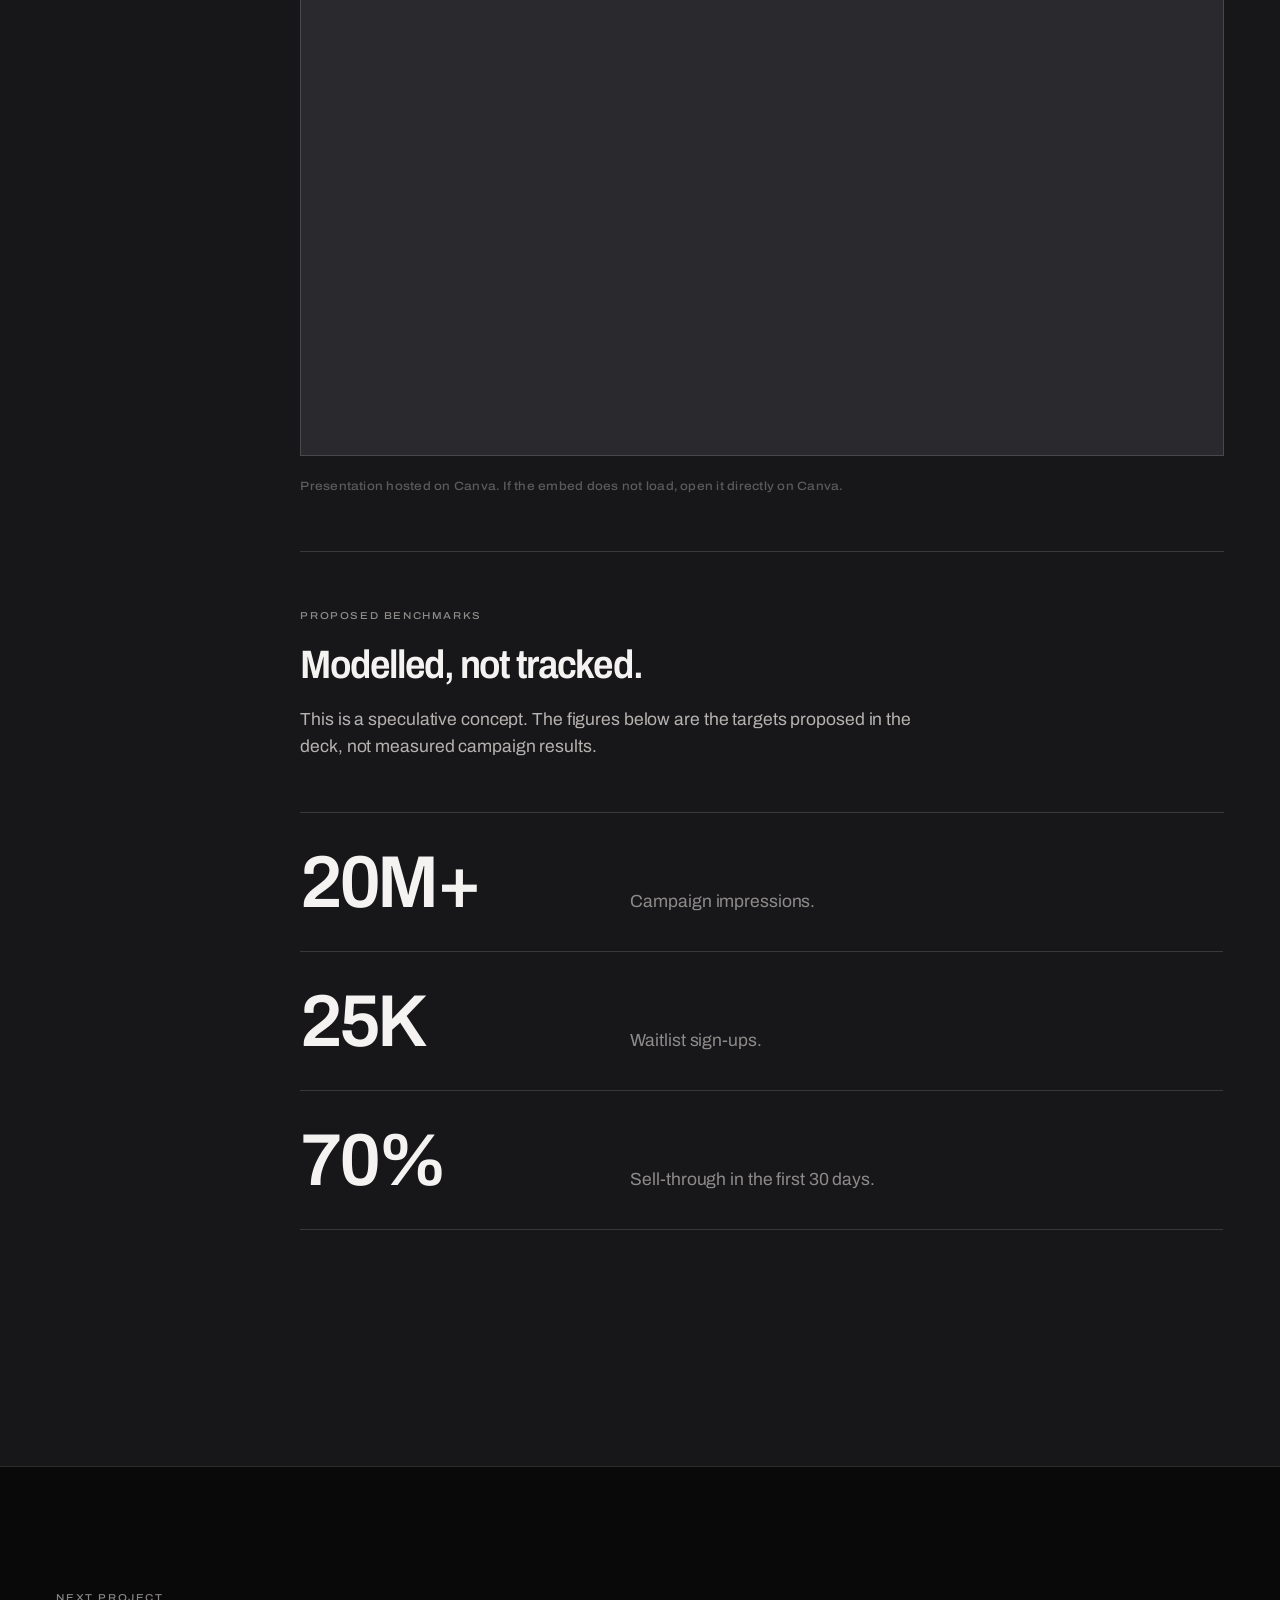
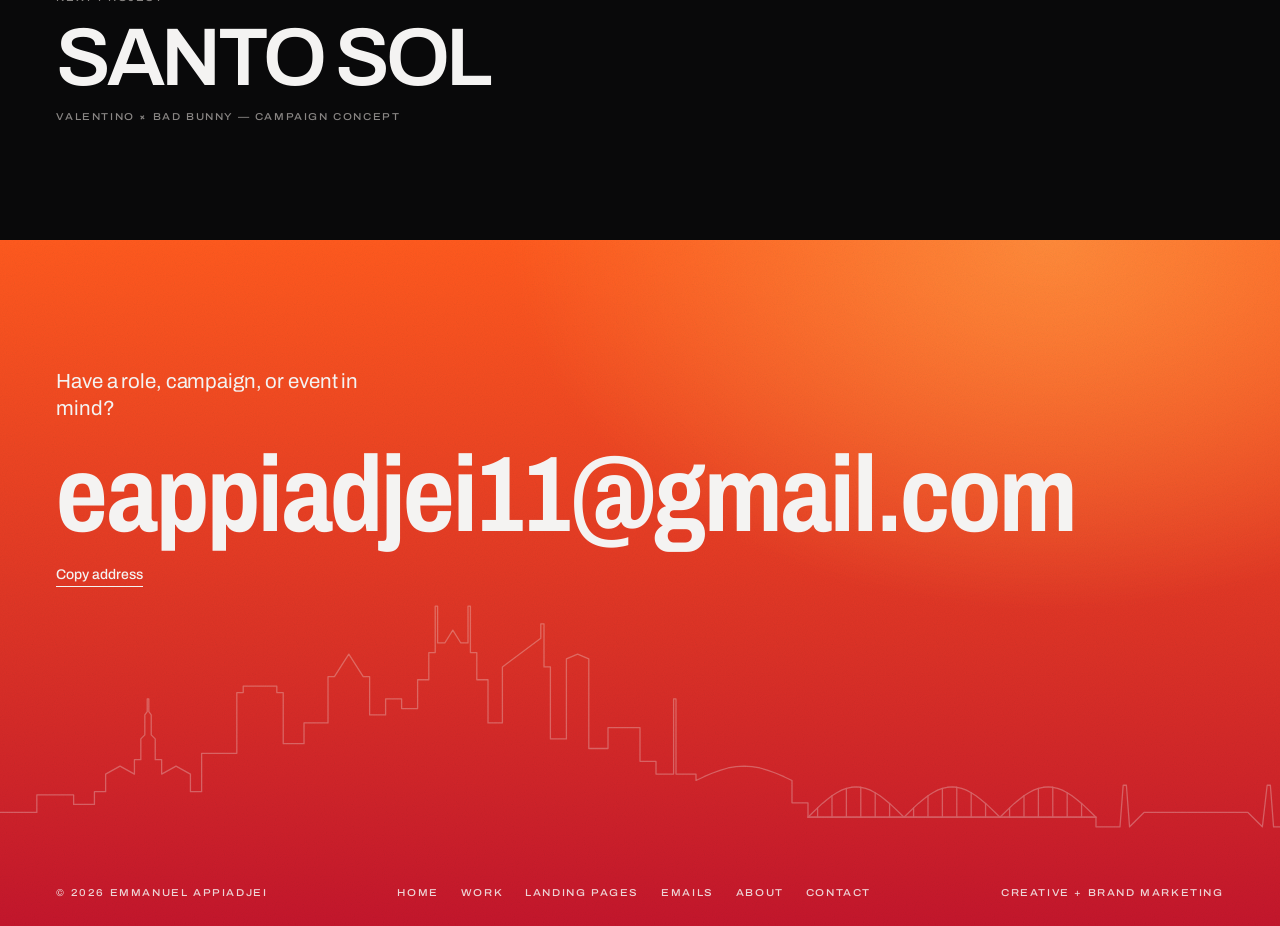
==== commit 719a9724: "Replace site with editorial rebuild; relight hero portrait Swap the whole portfolio for the editoria" ====
--- a/artist-edition-campaign.html
+++ b/artist-edition-campaign.html
@@ -1,86 +1,212 @@
 <!doctype html>
 <html lang="en">
 <head>
-  <meta charset="UTF-8" />
-  <meta name="viewport" content="width=device-width, initial-scale=1.0" />
-  <meta name="portfolio-version" content="2026.08.20.3" />
-  <title>The Artist Edition — Fender x Ibanez | Emmanuel Appiadjei</title>
-  <link rel="preconnect" href="https://fonts.googleapis.com">
-  <link rel="preconnect" href="https://fonts.gstatic.com" crossorigin>
-  <link href="https://fonts.googleapis.com/css2?family=Inter:wght@400;500;600;700;800&display=swap" rel="stylesheet">
-  <link rel="stylesheet" href="styles.css?v=20260820-3" />
+  <meta charset="utf-8">
+  <meta name="viewport" content="width=device-width, initial-scale=1">
+  <title>The Artist Edition — Emmanuel Appiadjei</title>
+  <meta name="description" content="A speculative Fender x Ibanez artist-edition instrument collection built around Thundercat, Steve Lacy, and Toro y Moi.">
+  <meta name="theme-color" content="#070709">
+  <link rel="icon" href="images/ea-mark.png" type="image/png">
+  <meta property="og:type" content="article">
+  <meta property="og:title" content="The Artist Edition — Emmanuel Appiadjei">
+  <meta property="og:description" content="Speculative Fender x Ibanez collaboration concept.">
+  <meta property="og:image" content="assets/images/work/artist-edition.webp">
+  <link rel="preload" as="font" type="font/woff2" href="assets/fonts/archivo-latin.woff2" crossorigin>
+  <link rel="stylesheet" href="assets/css/fonts.css">
+  <link rel="stylesheet" href="assets/css/site.css">
+  <script src="assets/js/site.js" defer></script>
 </head>
-<body class="case-page">
-  <img id="custom-cursor" src="images/ea-mark.png" alt="" aria-hidden="true" />
-  <div id="cursor-trail" aria-hidden="true"></div>
-
+<body data-page="work" data-case="artist-edition">
+  <a class="skip-link" href="#main">Skip to content</a>
+  <span class="progress" aria-hidden="true"></span>
+
+  <!-- build:header -->
   <header class="site-header">
-    <a class="brand" href="index.html" aria-label="Emmanuel Appiadjei home"><img class="brand-logo" src="images/ea-mark.png" alt="" /></a>
-    <nav aria-label="Primary navigation">
-      <a class="nav-link" href="index.html#home">Home</a>
-      <a class="nav-link" href="index.html#about">About</a>
-      <a class="nav-link" href="index.html#landing">Landing Pages</a>
-      <a class="nav-link" href="emails.html">Emails</a>
-      <a class="nav-link active" href="index.html#work">Work</a>
-    </nav>
-    <a class="header-contact" href="mailto:youremail@example.com">Let's connect ↗</a>
-    <button class="menu-button" type="button" aria-label="Open navigation" aria-expanded="false"><span></span><span></span></button>
+    <div class="site-header__bar">
+      <a class="brand" href="index.html">emmanuel appiadjei</a>
+      <nav class="nav" aria-label="Primary">
+        <a class="nav__link" href="work.html" aria-current="page">Work</a>
+        <a class="nav__link" href="landing-pages.html">Landing pages</a>
+        <a class="nav__link" href="emails.html">Emails</a>
+        <a class="nav__link" href="about.html">About</a>
+        <a class="nav__link" href="contact.html">Contact</a>
+      </nav>
+      <button class="menu-toggle" type="button" aria-expanded="false" aria-controls="mobile-menu">
+        <span class="menu-toggle__open">Menu</span><span class="menu-toggle__close">Close</span>
+      </button>
+    </div>
   </header>
-
-  <main>
-    <div class="route-label"><span>04 / CASE STUDY</span><span>SPECULATIVE COLLABORATION CONCEPT</span></div>
-
-    <div class="about-hero">
-      <div class="about-heading">
-        <span>FENDER × IBANEZ</span>
-        <h1>THE ARTIST<br>EDITION</h1>
-      </div>
-      <div class="about-lede">
-        <span>ROLE / FOCUS</span>
-        <p>A speculative Fender x Ibanez collaboration — a limited-edition instrument collection built around three artists reshaping guitar and bass culture: Thundercat, Steve Lacy, and Toro y Moi.</p>
-      </div>
-    </div>
-
-    <div class="case-media">
-      <div class="canva-embed">
-        <iframe loading="lazy" src="https://www.canva.com/design/DAHQClfBAwI/O1td2aRon0R_EKojB5bOBw/view?embed" allowfullscreen="allowfullscreen" allow="fullscreen"></iframe>
-      </div>
-    </div>
-
-    <div class="about-body">
-      <div class="about-statement"><span>CAMPAIGN GOALS</span><h2>Own it.<br>Carry it.<br>Create it.</h2></div>
-      <div class="about-text">
-        <p>Build a new generation of guitar icons — transforming instruments associated with Thundercat, Steve Lacy, and Toro y Moi into one collectible, limited-edition line, positioning Fender and Ibanez at the intersection of music, fashion, and creativity.</p>
-        <p><strong>Campaign idea:</strong> Own the instrument. Carry the legacy. Create what comes next.</p>
-      </div>
-    </div>
-
-    <div class="capability-list">
-      <div><span>01</span><h3>Target Audience</h3><p>Music-driven consumers ages 18–34 who see instruments as creative tools and cultural objects — active across TikTok, Instagram, and Spotify.</p></div>
-      <div><span>02</span><h3>Secondary Audience</h3><p>Established musicians, collectors, and longtime Fender or Ibanez customers seeking a rare artist-edition instrument.</p></div>
-      <div><span>03</span><h3>Why Fender x Ibanez</h3><p>Fender's heritage and timeless design paired with Ibanez's technical innovation — credible to experienced musicians, exciting to a younger audience.</p></div>
-      <div><span>04</span><h3>Positioning</h3><p>A meeting point between the instruments that shaped music history and the artists shaping its future.</p></div>
-    </div>
-
-    <section class="outcomes">
-      <div class="outcome-intro"><span>PROPOSED BENCHMARKS</span><h2>MODELED,<br>NOT TRACKED.</h2></div>
-      <div class="outcome"><strong>20M+</strong><span>Campaign impressions</span></div>
-      <div class="outcome"><strong>25K</strong><span>Waitlist sign-ups</span></div>
-      <div class="outcome"><strong>70%</strong><span>Sell-through in the first 30 days</span></div>
+  <!-- /build:header -->
+
+  <!-- build:mobile-menu -->
+  <div class="mobile-menu" id="mobile-menu">
+    <a class="mobile-menu__link" href="index.html">Home</a>
+    <a class="mobile-menu__link" href="work.html" aria-current="page">Work</a>
+    <a class="mobile-menu__link" href="landing-pages.html">Landing pages</a>
+    <a class="mobile-menu__link" href="emails.html">Emails</a>
+    <a class="mobile-menu__link" href="about.html">About</a>
+    <a class="mobile-menu__link" href="contact.html">Contact</a>
+    <div class="mobile-menu__foot">
+      <a class="label" href="mailto:eappiadjei11@gmail.com">eappiadjei11@gmail.com</a>
+      <span class="label">United States</span>
+    </div>
+  </div>
+  <!-- /build:mobile-menu -->
+
+  <main id="main">
+    <section class="case-hero">
+      <div class="shell">
+        <div class="section-head__meta">
+          <span class="label">03 &mdash; Case study</span>
+          <span class="label">Speculative collaboration concept</span>
+        </div>
+        <h1 class="case-hero__title" data-rise="0.8">
+          <span class="line"><span>The Artist</span></span>
+          <span class="line"><span class="outline-type">Edition</span></span>
+        </h1>
+
+        <div class="case-meta">
+          <div><span class="label">Brands</span><p>Fender &times; Ibanez</p></div>
+          <div><span class="label">Role</span><p>Concept, positioning, campaign direction</p></div>
+          <div><span class="label">Category</span><p>Campaign concept</p></div>
+          <div><span class="label">Status</span><p>Speculative &mdash; not a live campaign</p></div>
+        </div>
+      </div>
     </section>
 
-    <div class="about-close">
-      <span>NOTE</span>
-      <h2>A SPECULATIVE<br><em>CONCEPT.</em></h2>
-    </div>
+    <div class="shell">
+      <figure class="case-media" style="margin:0" data-mask-media>
+        <img src="assets/images/work/artist-edition.webp" alt="Three artist-edition guitars presented against a red campaign backdrop" width="1800" height="1012" fetchpriority="high" decoding="async">
+      </figure>
+      <div class="case-media__cap">
+        <span class="label">Campaign visual</span>
+        <span class="label">Thundercat &middot; Steve Lacy &middot; Toro y Moi</span>
+      </div>
+    </div>
+
+    <section class="section" data-surface="graphite">
+      <div class="shell case-body">
+        <nav class="case-nav" aria-label="Case study sections">
+          <a href="#overview">Overview</a>
+          <a href="#strategy">Strategy</a>
+          <a href="#audience">Audience</a>
+          <a href="#positioning">Positioning</a>
+          <a href="#deck">Deck</a>
+          <a href="#benchmarks">Benchmarks</a>
+        </nav>
+
+        <div>
+          <section class="case-section" id="overview">
+            <span class="label">Overview</span>
+            <h2>Own it. Carry it. Create it.</h2>
+            <p class="body-copy">A speculative Fender x Ibanez collaboration &mdash; a limited-edition instrument collection built around three artists reshaping guitar and bass culture: Thundercat, Steve Lacy, and Toro y Moi.</p>
+            <p class="body-copy"><strong>Campaign idea:</strong> Own the instrument. Carry the legacy. Create what comes next.</p>
+          </section>
+
+          <section class="case-section" id="strategy">
+            <span class="label">Strategy</span>
+            <h2>A new generation of guitar icons.</h2>
+            <p class="body-copy">Build a new generation of guitar icons &mdash; transforming instruments associated with Thundercat, Steve Lacy, and Toro y Moi into one collectible, limited-edition line, positioning Fender and Ibanez at the intersection of music, fashion, and creativity.</p>
+          </section>
+
+          <section class="case-section" id="audience">
+            <span class="label">Audience</span>
+            <h2>Who it&rsquo;s for.</h2>
+            <div class="discipline-grid" style="margin-top:8px">
+              <article class="discipline" data-reveal>
+                <span class="discipline__no">01</span>
+                <h3>Primary audience</h3>
+                <p>Music-driven consumers ages 18&ndash;34 who see instruments as creative tools and cultural objects &mdash; active across TikTok, Instagram, and Spotify.</p>
+              </article>
+              <article class="discipline" data-reveal>
+                <span class="discipline__no">02</span>
+                <h3>Secondary audience</h3>
+                <p>Established musicians, collectors, and longtime Fender or Ibanez customers seeking a rare artist-edition instrument.</p>
+              </article>
+            </div>
+          </section>
+
+          <section class="case-section" id="positioning">
+            <span class="label">Positioning</span>
+            <h2>Heritage meets innovation.</h2>
+            <div class="discipline-grid" style="margin-top:8px">
+              <article class="discipline" data-reveal>
+                <span class="discipline__no">03</span>
+                <h3>Why Fender x Ibanez</h3>
+                <p>Fender&rsquo;s heritage and timeless design paired with Ibanez&rsquo;s technical innovation &mdash; credible to experienced musicians, exciting to a younger audience.</p>
+              </article>
+              <article class="discipline" data-reveal>
+                <span class="discipline__no">04</span>
+                <h3>The meeting point</h3>
+                <p>A meeting point between the instruments that shaped music history and the artists shaping its future.</p>
+              </article>
+            </div>
+          </section>
+
+          <section class="case-section" id="deck">
+            <span class="label">Deck</span>
+            <h2>The full concept.</h2>
+            <div class="canva-frame">
+              <iframe src="https://www.canva.com/design/DAHQClfBAwI/O1td2aRon0R_EKojB5bOBw/view?embed" title="The Artist Edition campaign deck" loading="lazy" allowfullscreen allow="fullscreen"></iframe>
+            </div>
+            <p class="label" style="text-transform:none;letter-spacing:.02em;font-size:12px;color:var(--ink-faint)">Presentation hosted on Canva. If the embed does not load, open it directly on Canva.</p>
+          </section>
+
+          <section class="case-section" id="benchmarks">
+            <span class="label">Proposed benchmarks</span>
+            <h2>Modelled, not tracked.</h2>
+            <p class="body-copy">This is a speculative concept. The figures below are the targets proposed in the deck, not measured campaign results.</p>
+            <div class="results" style="margin-top:10px">
+              <div class="result" data-reveal><strong>20M+</strong><span>Campaign impressions.</span></div>
+              <div class="result" data-reveal><strong>25K</strong><span>Waitlist sign-ups.</span></div>
+              <div class="result" data-reveal><strong>70%</strong><span>Sell-through in the first 30 days.</span></div>
+            </div>
+          </section>
+        </div>
+      </div>
+    </section>
   </main>
 
-  <footer class="footer-cta blue-footer">
-    <span>HAVE A ROLE, CAMPAIGN, OR EVENT IN MIND?</span>
-    <a href="mailto:youremail@example.com">LET'S CONNECT <b>↗</b></a>
-    <div><span>EMMANUEL APPIADJEI</span><span>MARKETING + EVENTS</span><span>UNITED STATES</span></div>
-  </footer>
-
-  <script src="script.js?v=20260820-3" defer></script>
+  <!-- build:next-project -->
+  <a class="next-project" href="valentino-bad-bunny-campaign.html">
+    <span class="next-project__bg" aria-hidden="true">
+      <img src="assets/images/work/santo-sol.webp" alt="" width="1800" height="1012" loading="lazy" decoding="async">
+    </span>
+    <span class="shell next-project__inner">
+      <span class="label">Next project</span>
+      <span class="next-project__title">Santo Sol</span>
+      <span class="label" style="display:block;margin-top:14px">Valentino × Bad Bunny &mdash; Campaign Concept</span>
+    </span>
+  </a>
+  <!-- /build:next-project -->
+
+  <!-- build:contact -->
+  <section class="contact-block" id="contact">
+    <img class="contact-block__sky" src="assets/images/home/nashville.svg" alt="" width="1600" height="324" loading="lazy" decoding="async">
+    <div class="shell">
+      <p class="contact-block__ask">Have a role, campaign, or event in mind?</p>
+      <a class="contact-mail" href="mailto:eappiadjei11@gmail.com">eappiadjei11@gmail.com</a>
+      <p class="contact-block__actions">
+        <button class="contact-copy" type="button" data-copy="eappiadjei11@gmail.com">Copy address</button>
+        <span class="contact-copy__status" aria-live="polite"></span>
+      </p>
+    </div>
+
+    <footer class="site-foot">
+      <div class="shell site-foot__row">
+        <span class="label">&copy; <span data-year>2026</span> Emmanuel Appiadjei</span>
+        <div class="site-foot__links">
+          <a class="label" href="index.html">Home</a>
+          <a class="label" href="work.html">Work</a>
+          <a class="label" href="landing-pages.html">Landing pages</a>
+          <a class="label" href="emails.html">Emails</a>
+          <a class="label" href="about.html">About</a>
+          <a class="label" href="contact.html">Contact</a>
+        </div>
+        <span class="label">Creative + Brand Marketing</span>
+      </div>
+    </footer>
+  </section>
+  <!-- /build:contact -->
 </body>
 </html>
--- a/assets/css/fonts.css
+++ b/assets/css/fonts.css
@@ -0,0 +1,45 @@
+/* Self-hosted Archivo (latin and latin-ext subsets, upright and italic).
+   One variable file per style and subset covers every weight (100–900) and
+   every width (62–125%), so the whole site is set in one family pushed across
+   its width axis: wide for the big words, condensed for headings and labels.
+   Local so type never depends on a third-party CDN being reachable. */
+
+@font-face {
+  font-family: 'Archivo';
+  font-style: normal;
+  font-weight: 100 900;
+  font-stretch: 62% 125%;
+  font-display: swap;
+  src: url('../fonts/archivo-latin-ext.woff2') format('woff2');
+  unicode-range: U+0100-02BA, U+02BD-02C5, U+02C7-02CC, U+02CE-02D7, U+02DD-02FF, U+0304, U+0308, U+0329, U+1D00-1DBF, U+1E00-1E9F, U+1EF2-1EFF, U+2020, U+20A0-20AB, U+20AD-20C4, U+2113, U+2C60-2C7F, U+A720-A7FF;
+}
+
+@font-face {
+  font-family: 'Archivo';
+  font-style: normal;
+  font-weight: 100 900;
+  font-stretch: 62% 125%;
+  font-display: swap;
+  src: url('../fonts/archivo-latin.woff2') format('woff2');
+  unicode-range: U+0000-00FF, U+0131, U+0152-0153, U+02BB-02BC, U+02C6, U+02DA, U+02DC, U+0304, U+0308, U+0329, U+2000-206F, U+20AC, U+2122, U+2191, U+2193, U+2212, U+2215, U+FEFF, U+FFFD;
+}
+
+@font-face {
+  font-family: 'Archivo';
+  font-style: italic;
+  font-weight: 100 900;
+  font-stretch: 62% 125%;
+  font-display: swap;
+  src: url('../fonts/archivo-italic-latin-ext.woff2') format('woff2');
+  unicode-range: U+0100-02BA, U+02BD-02C5, U+02C7-02CC, U+02CE-02D7, U+02DD-02FF, U+0304, U+0308, U+0329, U+1D00-1DBF, U+1E00-1E9F, U+1EF2-1EFF, U+2020, U+20A0-20AB, U+20AD-20C4, U+2113, U+2C60-2C7F, U+A720-A7FF;
+}
+
+@font-face {
+  font-family: 'Archivo';
+  font-style: italic;
+  font-weight: 100 900;
+  font-stretch: 62% 125%;
+  font-display: swap;
+  src: url('../fonts/archivo-italic-latin.woff2') format('woff2');
+  unicode-range: U+0000-00FF, U+0131, U+0152-0153, U+02BB-02BC, U+02C6, U+02DA, U+02DC, U+0304, U+0308, U+0329, U+2000-206F, U+20AC, U+2122, U+2191, U+2193, U+2212, U+2215, U+FEFF, U+FFFD;
+}
--- a/assets/css/site.css
+++ b/assets/css/site.css
@@ -0,0 +1,2150 @@
+/* ==========================================================================
+   Emmanuel Appiadjei — portfolio design system
+   Editorial / cinematic dark direction. One stylesheet, token driven.
+   Sections: 1 tokens · 2 base · 3 type · 4 layout · 5 header · 6 homepage
+             7 statement · 8 work · 9 disciplines · 10 previews · 11 about
+             12 footer · 13 case study · 14 arrival · 15 motion · 16 responsive
+   ========================================================================== */
+
+/* 1 — Tokens ------------------------------------------------------------- */
+:root {
+  /* Palette */
+  --black: #09090a;
+  --graphite: #17171a;
+  --gray-dark: #2a292e;
+  --white: #f4f3f2;
+  --gray-light: #d2cfd5;
+  --body-dark: #b6b2af;   /* body copy on dark surfaces */
+  --body-light: #454341;  /* body copy on light surfaces */
+  --accent: #ff5a1e;       /* flame */
+  --accent-soft: #ff8a3a;  /* amber */
+  --ember: #c4162c;
+
+  /* Type */
+  --font-display: "Archivo", "Helvetica Neue", Arial, sans-serif;
+  --font-body: "Archivo", "Helvetica Neue", Arial, sans-serif;
+
+  --body-size: clamp(1rem, 0.92rem + 0.22vw, 1.15rem);
+  --body-leading: 1.55;
+  --body-tracking: -0.006em;
+  --weight-display: 640;
+  --weight-body: 400;
+  --stretch-display: 88%;   /* Archivo width axis: condensed headings */
+  --stretch-label: 112%;    /* and slightly wide labels */
+
+  --tracking-display: -0.032em;
+  --tracking-label: 0.16em;
+
+  /* Rhythm */
+  --gutter: clamp(20px, 4.4vw, 76px);
+  --section-y: clamp(96px, 14vw, 210px);
+  --measure: 62ch;
+
+  /* Motion */
+  --ease-out: cubic-bezier(0.22, 1, 0.36, 1);
+  --ease-liquid: cubic-bezier(0.22, 1, 0.36, 1);
+  --ease-inout: cubic-bezier(0.65, 0, 0.35, 1);
+  --t-micro: 220ms;
+  --t-mid: 460ms;
+  --t-section: 820ms;
+}
+
+/* --- Surface system ------------------------------------------------------
+   Every component draws from these four roles, so a section changes its whole
+   palette by setting one attribute rather than overriding component rules. */
+[data-surface] {
+  background: var(--surface);
+  color: var(--ink);
+}
+
+:root,
+[data-surface="black"] {
+  --surface: var(--black);
+  --ink: var(--white);
+  --ink-body: var(--body-dark);
+  --ink-dim: color-mix(in srgb, var(--body-dark) 74%, transparent);
+  --ink-faint: color-mix(in srgb, var(--body-dark) 44%, transparent);
+  --hairline: color-mix(in srgb, var(--white) 15%, transparent);
+  --hairline-soft: color-mix(in srgb, var(--white) 8%, transparent);
+  --media-ground: var(--graphite);
+}
+
+[data-surface="graphite"] {
+  --surface: var(--graphite);
+  --ink: var(--white);
+  --ink-body: var(--body-dark);
+  --ink-dim: color-mix(in srgb, var(--body-dark) 74%, transparent);
+  --ink-faint: color-mix(in srgb, var(--body-dark) 44%, transparent);
+  --hairline: color-mix(in srgb, var(--white) 15%, transparent);
+  --hairline-soft: color-mix(in srgb, var(--white) 8%, transparent);
+  --media-ground: var(--gray-dark);
+}
+
+[data-surface="light"] {
+  --surface: var(--white);
+  --ink: #16151a;
+  --ink-body: var(--body-light);
+  --ink-dim: color-mix(in srgb, var(--body-light) 78%, transparent);
+  --ink-faint: color-mix(in srgb, var(--body-light) 46%, transparent);
+  --hairline: color-mix(in srgb, #16151a 18%, transparent);
+  --hairline-soft: color-mix(in srgb, #16151a 9%, transparent);
+  --media-ground: var(--gray-light);
+}
+
+/* A warm near-black, used once or twice per page as a tonal shift. */
+[data-surface="tint"] {
+  --surface: #16130f;
+  --ink: var(--white);
+  --ink-body: #c0b6ae;
+  --ink-dim: color-mix(in srgb, #c0b6ae 76%, transparent);
+  --ink-faint: color-mix(in srgb, #c0b6ae 44%, transparent);
+  --hairline: color-mix(in srgb, var(--white) 15%, transparent);
+  --hairline-soft: color-mix(in srgb, var(--white) 8%, transparent);
+  --media-ground: #221d18;
+}
+
+/* 2 — Base --------------------------------------------------------------- */
+*,
+*::before,
+*::after { box-sizing: border-box; }
+
+html {
+  -webkit-text-size-adjust: 100%;
+  scroll-behavior: smooth;
+}
+
+body {
+  margin: 0;
+  background: var(--black);
+  color: var(--ink);
+  font-family: var(--font-body);
+  font-size: var(--body-size);
+  font-weight: var(--weight-body);
+  line-height: var(--body-leading);
+  letter-spacing: var(--body-tracking);
+  font-synthesis-weight: none;
+  -webkit-font-smoothing: antialiased;
+  -moz-osx-font-smoothing: grayscale;
+  /* clip, not hidden: `overflow-x: hidden` turns the body into a scroll
+     container and silently breaks every `position: sticky` on the page. */
+  overflow-x: clip;
+}
+
+/* Film grain: one fixed layer, GPU-cheap, keeps flat black from banding. */
+body::after {
+  content: "";
+  position: fixed;
+  inset: -50%;
+  z-index: 900;
+  pointer-events: none;
+  opacity: 0.032;
+  background-image: url("data:image/svg+xml,%3Csvg xmlns='http://www.w3.org/2000/svg' width='220' height='220'%3E%3Cfilter id='n'%3E%3CfeTurbulence type='fractalNoise' baseFrequency='0.82' numOctaves='3' stitchTiles='stitch'/%3E%3C/filter%3E%3Crect width='220' height='220' filter='url(%23n)'/%3E%3C/svg%3E");
+}
+
+img,
+video,
+iframe { display: block; max-width: 100%; }
+
+img { height: auto; }
+
+a {
+  color: inherit;
+  text-decoration: none;
+}
+
+button {
+  font: inherit;
+  color: inherit;
+  background: none;
+  border: 0;
+  cursor: pointer;
+}
+
+::selection {
+  background: color-mix(in srgb, var(--accent) 62%, transparent);
+  color: var(--white);
+}
+
+:focus-visible {
+  outline: 2px solid var(--accent);
+  outline-offset: 3px;
+  border-radius: 2px;
+}
+
+/* Orange grounds swallow an orange ring. */
+.home-hero :focus-visible,
+.contact-block :focus-visible,
+.home-card--4 :focus-visible { outline-color: var(--white); }
+
+.skip-link {
+  position: absolute;
+  left: 16px;
+  top: -100px;
+  z-index: 1200;
+  padding: 12px 18px;
+  background: var(--white);
+  color: var(--black);
+  border-radius: 4px;
+  font-size: 13px;
+  font-weight: 600;
+  letter-spacing: 0.04em;
+  transition: top var(--t-micro) var(--ease-out);
+}
+.skip-link:focus { top: 16px; }
+
+.visually-hidden {
+  position: absolute !important;
+  width: 1px; height: 1px;
+  margin: -1px; padding: 0;
+  overflow: hidden;
+  clip-path: inset(50%);
+  white-space: nowrap;
+}
+
+/* 3 — Type --------------------------------------------------------------- */
+h1, h2, h3, h4 {
+  font-family: var(--font-display);
+  font-weight: var(--weight-display);
+  font-stretch: var(--stretch-display);
+  letter-spacing: var(--tracking-display);
+  line-height: 0.92;
+  margin: 0;
+  text-wrap: balance;
+}
+
+p {
+  margin: 0 0 1.1em;
+  font-size: var(--body-size);
+  line-height: var(--body-leading);
+  letter-spacing: var(--body-tracking);
+}
+p:last-child { margin-bottom: 0; }
+
+/* Display scale */
+.d-mega   { font-size: clamp(3.2rem, 13.4vw, 12.4rem); }
+.d-xl     { font-size: clamp(2.7rem, 8.4vw, 7.6rem); }
+.d-lg     { font-size: clamp(2.2rem, 5.6vw, 4.7rem); }
+.d-md     { font-size: clamp(1.6rem, 3.2vw, 2.55rem); line-height: 1.02; }
+
+/* Small technical metadata — the connective tissue of the whole site. */
+.label {
+  display: inline-block;
+  font-family: var(--font-body);
+  font-size: clamp(10px, 0.72vw, 11.5px);
+  font-weight: 500;
+  font-stretch: var(--stretch-label);
+  letter-spacing: var(--tracking-label);
+  text-transform: uppercase;
+  color: var(--ink-dim);
+  line-height: 1.4;
+}
+
+.lede {
+  font-size: clamp(1.15rem, 0.98rem + 0.7vw, 1.6rem);
+  line-height: 1.4;
+  color: var(--ink);
+  max-width: 30ch;
+  letter-spacing: -0.022em;
+  font-weight: 450;
+}
+
+.body-copy {
+  color: var(--ink-body);
+  max-width: var(--measure);
+}
+
+.body-copy strong,
+p strong { color: var(--ink); font-weight: 560; }
+
+/* A quieter second tone for the trailing line of a display heading. */
+.outline-type { color: color-mix(in srgb, var(--ink-dim) 62%, transparent); }
+
+/* 4 — Layout ------------------------------------------------------------- */
+.shell {
+  width: 100%;
+  max-width: 1680px;
+  margin-inline: auto;
+  padding-inline: var(--gutter);
+}
+
+.section { padding-block: var(--section-y); position: relative; }
+.section--tight { padding-block: clamp(56px, 8vw, 110px); }
+
+.rule {
+  height: 1px;
+  border: 0;
+  margin: 0;
+  background: var(--hairline);
+}
+
+/* Section header: label / index / title — repeated across every page. */
+.section-head {
+  display: grid;
+  grid-template-columns: minmax(0, 1fr);
+  gap: clamp(18px, 2.4vw, 32px);
+  padding-top: clamp(20px, 2.4vw, 34px);
+  border-top: 1px solid var(--hairline);
+}
+
+.section-head__meta {
+  display: flex;
+  justify-content: space-between;
+  align-items: baseline;
+  gap: 20px;
+  flex-wrap: wrap;
+}
+
+.section-head__title { max-width: 16ch; }
+
+.section-head__note {
+  color: var(--ink-dim);
+  font-size: clamp(0.9rem, 1vw, 1rem);
+  max-width: 40ch;
+  justify-self: end;
+  align-self: end;
+}
+
+@media (min-width: 900px) {
+  .section-head { grid-template-columns: minmax(0, 1.25fr) minmax(0, 0.75fr); }
+  .section-head__meta { grid-column: 1 / -1; }
+}
+
+/* Section marker — an oversized, low-contrast word with its index alongside.
+   Sets the section without competing with the heading underneath it. */
+.section-marker {
+  align-items: baseline;
+  gap: 18px clamp(20px, 3vw, 44px);
+}
+
+.section-marker__word {
+  font-family: var(--font-display);
+  font-size: clamp(1.5rem, 3.6vw, 2.9rem);
+  font-weight: 500;
+  letter-spacing: -0.042em;
+  line-height: 1;
+  color: color-mix(in srgb, var(--ink-dim) 36%, transparent);
+}
+
+.section-marker .label { align-self: baseline; }
+
+/* Standing link with an animated underline + arrow. */
+.link-action {
+  display: inline-flex;
+  align-items: center;
+  gap: 10px;
+  font-size: 13px;
+  font-weight: 500;
+  letter-spacing: 0.06em;
+  text-transform: uppercase;
+  color: var(--ink);
+  padding-block: 6px;
+  position: relative;
+}
+
+.link-action::after {
+  content: "";
+  position: absolute;
+  left: 0; right: 0; bottom: 0;
+  height: 1px;
+  background: var(--hairline);
+  transform-origin: right;
+  transition: transform var(--t-micro) var(--ease-out), background var(--t-micro) linear;
+}
+
+.link-action .arrow {
+  display: inline-block;
+  transition: transform var(--t-micro) var(--ease-out);
+}
+
+.link-action:hover::after { background: var(--ink); transform: scaleX(1); }
+.link-action:hover .arrow { transform: translate(3px, -3px); }
+
+/* 5 — Header ------------------------------------------------------------- */
+/* Plain off-white type straight over the page: the full name in lowercase on
+   the left, text links on the right, no pills and no logo mark. At the top of
+   a page it sits on the hero with nothing behind it; once the page scrolls, a
+   dark smoked bar fades in behind it so it reads over light sections and
+   photography too. */
+.site-header {
+  position: fixed;
+  top: 0;
+  left: 0;
+  right: 0;
+  z-index: 9999;
+  padding: clamp(16px, 2vw, 24px) var(--gutter);
+  padding-top: calc(clamp(16px, 2vw, 24px) + env(safe-area-inset-top, 0px));
+  color: var(--white);
+  transform: translate3d(0, 0, 0);
+  transition: transform 620ms var(--ease-liquid), opacity 380ms var(--ease-liquid);
+}
+
+.site-header::before {
+  content: "";
+  position: absolute;
+  inset: 0;
+  background: color-mix(in srgb, var(--black) 74%, transparent);
+  -webkit-backdrop-filter: blur(14px);
+  backdrop-filter: blur(14px);
+  opacity: 0;
+  transition: opacity 420ms var(--ease-liquid);
+  pointer-events: none;
+}
+
+.site-header.is-scrolled::before { opacity: 1; }
+
+/* Retreats on the way down, returns on the way up, and steps aside entirely
+   before it can collide with the closing contact block. */
+.site-header.is-tucked { transform: translate3d(0, -110%, 0); }
+.site-header.is-retired { transform: translate3d(0, -110%, 0); opacity: 0; }
+
+.site-header__bar {
+  position: relative;
+  display: flex;
+  align-items: center;
+  justify-content: space-between;
+  gap: 20px;
+  max-width: 1680px;
+  margin-inline: auto;
+}
+
+/* Wordmark — the full name, lowercase, in plain type. */
+.brand {
+  flex: none;
+  font-family: var(--font-display);
+  font-size: clamp(1rem, 1.2vw, 1.15rem);
+  font-weight: 600;
+  font-stretch: 100%;
+  letter-spacing: -0.012em;
+  line-height: 1;
+  white-space: nowrap;
+  color: currentColor;
+}
+
+.nav {
+  display: flex;
+  align-items: center;
+  gap: clamp(18px, 2.6vw, 40px);
+}
+
+/* Text links: a hairline sits under the current page and wipes in on hover. */
+.nav__link {
+  position: relative;
+  display: block;
+  padding-bottom: 3px;
+  font-size: 14px;
+  font-weight: 500;
+  white-space: nowrap;
+  color: currentColor;
+  opacity: 0.72;
+  transition: opacity var(--t-micro) linear;
+}
+
+.nav__link::after {
+  content: "";
+  position: absolute;
+  left: 0;
+  right: 0;
+  bottom: 0;
+  height: 1px;
+  background: currentColor;
+  transform: scaleX(0);
+  transform-origin: 0 50%;
+  transition: transform 420ms var(--ease-liquid);
+}
+
+.nav__link:hover,
+.nav__link:focus-visible,
+.nav__link[aria-current="page"] { opacity: 1; }
+
+.nav__link:hover::after,
+.nav__link:focus-visible::after,
+.nav__link[aria-current="page"]::after { transform: scaleX(1); }
+
+/* Small screens: one word, no icon. */
+.menu-toggle {
+  display: none;
+  flex: none;
+  padding: 4px 0 3px;
+  font: 500 14px/1 var(--font-body);
+  color: currentColor;
+  border-bottom: 1px solid currentColor;
+}
+
+.menu-toggle__close { display: none; }
+.is-menu-open .menu-toggle__open { display: none; }
+.is-menu-open .menu-toggle__close { display: inline; }
+
+/* Mobile drawer */
+.mobile-menu {
+  position: fixed;
+  inset: 0;
+  z-index: 9990;
+  display: flex;
+  flex-direction: column;
+  justify-content: center;
+  gap: clamp(6px, 1.6vw, 12px);
+  padding: 110px var(--gutter) calc(var(--gutter) + 20px);
+  background: var(--black);
+  opacity: 0;
+  visibility: hidden;
+  transform: translateY(-8px);
+  transition: opacity 420ms var(--ease-liquid), transform 420ms var(--ease-liquid),
+              visibility 0s linear 420ms;
+  overflow-y: auto;
+}
+
+.is-menu-open .mobile-menu {
+  opacity: 1;
+  visibility: visible;
+  transform: translateY(0);
+  transition-delay: 0s;
+}
+
+.mobile-menu__link {
+  font-family: var(--font-display);
+  font-size: clamp(2rem, 10vw, 3.2rem);
+  font-weight: var(--weight-display);
+  letter-spacing: -0.04em;
+  line-height: 1.12;
+  color: var(--ink-dim);
+  border-bottom: 1px solid var(--hairline-soft);
+  padding-block: clamp(10px, 2.4vw, 16px);
+  display: flex;
+  align-items: baseline;
+  justify-content: space-between;
+  gap: 16px;
+  transition: color var(--t-micro) linear;
+}
+
+.mobile-menu__link:hover,
+.mobile-menu__link[aria-current="page"] { color: var(--ink); }
+
+.mobile-menu__foot {
+  margin-top: clamp(24px, 5vw, 44px);
+  display: flex;
+  flex-wrap: wrap;
+  gap: 10px 26px;
+  justify-content: space-between;
+}
+
+/* 6 — Homepage ----------------------------------------------------------- */
+/* A poster first, then a campaign deck. The hero is one sheet of heat: the
+   Nashville skyline at the horizon, one enormous word, and Emmanuel standing
+   in front of it. Below, the page goes to black and the work arrives as a
+   stack of prints, then the pages and emails drift past full length, then a
+   pile of photos to flip through. One family (Archivo) pushed across its
+   width axis does all the talking. */
+
+/* Text links instead of buttons: a hairline that wipes away on hover. */
+.text-link {
+  position: relative;
+  display: inline-flex;
+  align-items: baseline;
+  gap: .45em;
+  padding-bottom: 3px;
+  font-size: 14px;
+  font-weight: 500;
+}
+.text-link::after {
+  content: "";
+  position: absolute;
+  left: 0; right: 0; bottom: 0;
+  height: 1px;
+  background: currentColor;
+  transform-origin: right;
+  transition: transform 450ms var(--ease-inout);
+}
+.text-link:hover::after { transform: scaleX(0); }
+.text-link .arrow { display: inline-block; transition: transform var(--t-micro) var(--ease-out); }
+.text-link:hover .arrow { transform: translate(3px, -2px); }
+
+/* --- Hero --------------------------------------------------------------- */
+.home-hero {
+  /* Aligns hero copy with the .shell edges at every width. */
+  --edge: max(var(--gutter), calc((100vw - 1680px) / 2 + var(--gutter)));
+  position: relative;
+  overflow: hidden;
+  isolation: isolate;
+  height: clamp(700px, 100svh, 1240px);
+  color: var(--white);
+  background:
+    radial-gradient(60% 55% at 72% 18%, var(--accent-soft) 0%, transparent 62%),
+    radial-gradient(80% 70% at 6% 100%, var(--ember) 0%, transparent 60%),
+    linear-gradient(165deg, var(--accent) 0%, #f2441b 52%, var(--ember) 100%);
+}
+
+.home-hero::after { /* print grain over everything, so photo and gradient share one surface */
+  content: "";
+  position: absolute;
+  inset: 0;
+  z-index: 6;
+  opacity: .13;
+  mix-blend-mode: multiply;
+  pointer-events: none;
+  background-image: url("data:image/svg+xml,%3Csvg xmlns='http://www.w3.org/2000/svg' width='160' height='160'%3E%3Cfilter id='n'%3E%3CfeTurbulence type='fractalNoise' baseFrequency='.9' numOctaves='2' stitchTiles='stitch'/%3E%3C/filter%3E%3Crect width='160' height='160' filter='url(%23n)'/%3E%3C/svg%3E");
+}
+
+.home-hero::before { /* the floor: the hero melts into the black page */
+  content: "";
+  position: absolute;
+  left: 0; right: 0; bottom: 0;
+  height: 16%;
+  z-index: 4;
+  pointer-events: none;
+  background: linear-gradient(to bottom, transparent, color-mix(in srgb, var(--black) 55%, transparent));
+}
+
+/* Skyline, word and figure share one stage. --word-size is set by script so
+   the word spans the screen whatever its length; the clamp is the fallback. */
+.home-hero__stage { --word-size: clamp(132px, 25.5vw, 520px); }
+
+.home-hero__sky {
+  position: absolute;
+  z-index: 1;
+  left: 0;
+  right: 0;
+  bottom: calc(var(--word-size) * .5);
+  width: 100%;
+  max-width: none;
+  height: auto;
+  opacity: .55;
+}
+
+.home-hero__word {
+  position: absolute;
+  z-index: 2;
+  left: 50%;
+  bottom: -.15em;
+  transform: translateX(-50%);
+  margin: 0;
+  font-family: var(--font-display);
+  font-weight: 800;
+  font-stretch: 112%;
+  font-size: var(--word-size);
+  line-height: .8;
+  letter-spacing: -.035em;
+  white-space: nowrap;
+  text-transform: uppercase;
+  background: linear-gradient(to bottom, var(--white) 0%, var(--white) 42%, color-mix(in srgb, var(--white) 25%, transparent) 100%);
+  -webkit-background-clip: text;
+  background-clip: text;
+  color: transparent;
+}
+
+.home-hero__figure {
+  position: absolute;
+  z-index: 3;
+  bottom: 0;
+  left: 50%;
+  transform: translateX(-50%);
+  height: 88%;
+  aspect-ratio: 754 / 1222;
+  margin: 0;
+}
+
+.home-hero__figure img {
+  width: 100%;
+  height: 100%;
+  max-width: none;
+  object-fit: contain;
+  object-position: bottom;
+}
+
+.home-hero__name {
+  position: absolute;
+  z-index: 5;
+  right: var(--edge);
+  top: clamp(96px, 13vh, 150px);
+  text-align: right;
+  font-weight: 400;
+  font-stretch: 92%;
+  font-size: clamp(44px, 6.8vw, 116px);
+  line-height: .86;
+  letter-spacing: -.045em;
+  text-wrap: nowrap;
+}
+
+.home-hero__name span { display: block; }
+.home-hero__name span + span { color: color-mix(in srgb, var(--white) 62%, transparent); }
+
+.home-hero__lede {
+  position: absolute;
+  z-index: 5;
+  left: var(--edge);
+  top: clamp(110px, 16vh, 180px);
+  max-width: 25ch;
+  margin: 0;
+  font-size: clamp(15px, 1.15vw, 17px);
+  line-height: 1.45;
+}
+
+.home-hero__lede .label { display: block; margin-bottom: 14px; color: var(--white); font-weight: 600; }
+
+/* A little deck of the four projects: fans out on hover, leads down to the work. */
+.home-hero__deck {
+  position: absolute;
+  z-index: 5;
+  left: var(--edge);
+  top: calc(clamp(110px, 16vh, 180px) + 150px);
+  display: grid;
+  gap: 14px;
+  width: 210px;
+}
+
+.home-hero__cards { position: relative; display: block; height: 92px; }
+
+.home-hero__cards img {
+  position: absolute;
+  left: 0;
+  top: 0;
+  width: 112px;
+  height: 80px;
+  object-fit: cover;
+  border: 4px solid var(--white);
+  border-radius: 3px;
+  box-shadow: 0 10px 22px -10px rgba(0, 0, 0, .55);
+  z-index: calc(4 - var(--n));
+  transform: translate(calc(var(--n) * 7px), calc(var(--n) * -3px)) rotate(calc(-7deg + var(--n) * 4.5deg));
+  transition: transform 550ms var(--ease-liquid);
+}
+
+.home-hero__deck:hover .home-hero__cards img,
+.home-hero__deck:focus-visible .home-hero__cards img {
+  transform: translate(calc(var(--n) * 46px), calc(var(--n) * 4px - 6px)) rotate(calc(-9deg + var(--n) * 6deg));
+}
+
+.home-hero__deck-label { font-size: 13px; line-height: 1.35; }
+.home-hero__deck-label b { font-weight: 600; }
+
+@media (prefers-reduced-motion: no-preference) {
+  .home-hero__sky { animation: home-rise 1.4s .15s var(--ease-liquid) both; }
+  .home-hero__word { animation: home-word 1.2s .05s var(--ease-liquid) both; }
+  .home-hero__figure { animation: home-figure 1.3s .25s var(--ease-liquid) both; }
+  .home-hero__name span { animation: home-name .9s var(--ease-liquid) both; }
+  .home-hero__name span + span { animation-delay: .1s; }
+}
+@keyframes home-rise { from { opacity: 0; transform: translateY(24px); } }
+@keyframes home-word { from { transform: translate(-50%, 18%); } }
+@keyframes home-figure { from { opacity: .4; transform: translate(-50%, 4%); } }
+@keyframes home-name { from { opacity: 0; transform: translateY(30%); } }
+
+@media (min-width: 901px) { .home-hero__stage { position: absolute; inset: 0; } }
+
+/* --- Work: a stack of prints ------------------------------------------- */
+.home-work { padding-top: clamp(90px, 11vw, 160px); }
+
+.home-work__head {
+  display: flex;
+  justify-content: space-between;
+  align-items: end;
+  gap: 24px;
+  padding-bottom: clamp(26px, 3vw, 40px);
+}
+
+.home-work__head h2 {
+  font-weight: 800;
+  font-stretch: 125%;
+  text-transform: uppercase;
+  font-size: clamp(56px, 11vw, 180px);
+  line-height: .82;
+  letter-spacing: -.045em;
+}
+
+.home-work__head p { margin: 0; max-width: 30ch; color: var(--ink-dim); text-align: right; }
+
+.home-stack { display: grid; gap: 28px; padding-bottom: clamp(80px, 10vw, 140px); }
+
+.home-card {
+  position: sticky;
+  top: calc(20px + var(--i) * 16px);
+  display: grid;
+  grid-template-columns: minmax(0, 7fr) minmax(0, 5fr);
+  min-height: min(80vh, 700px);
+  border-radius: 26px;
+  overflow: hidden;
+  background: var(--card-bg);
+  color: var(--card-fg);
+  box-shadow: 0 -18px 40px -24px rgba(0, 0, 0, .8);
+}
+
+.home-card--1 { --i: 0; --card-bg: var(--white); --card-fg: #141210; }
+.home-card--2 { --i: 1; --card-bg: var(--ember); --card-fg: var(--white); }
+.home-card--3 { --i: 2; --card-bg: #22201d; --card-fg: var(--white); }
+.home-card--4 { --i: 3; --card-bg: var(--accent); --card-fg: #160c08; }
+
+.home-card__pic { position: relative; overflow: hidden; }
+.home-card__pic img {
+  position: absolute;
+  inset: 0;
+  width: 100%;
+  height: 100%;
+  object-fit: cover;
+  transition: transform 1.2s var(--ease-liquid);
+}
+.home-card:hover .home-card__pic img { transform: scale(1.04); }
+
+.home-card__txt { display: flex; flex-direction: column; gap: 18px; padding: clamp(24px, 3.4vw, 50px); }
+.home-card__meta { display: flex; justify-content: space-between; gap: 12px; }
+.home-card__meta .label { color: inherit; opacity: .78; }
+
+.home-card__title {
+  margin-top: auto;
+  font-weight: 700;
+  font-stretch: 68%;
+  text-transform: uppercase;
+  font-size: clamp(42px, 5.4vw, 92px);
+  line-height: .88;
+  letter-spacing: -.01em;
+}
+
+.home-card__role { margin: 0; max-width: 40ch; opacity: .86; }
+
+.home-card__res {
+  display: flex;
+  justify-content: space-between;
+  align-items: end;
+  gap: 16px;
+  padding-top: 18px;
+  border-top: 1px solid color-mix(in srgb, var(--card-fg) 22%, transparent);
+}
+
+.home-card__res strong {
+  display: block;
+  font-family: var(--font-display);
+  font-weight: 300;
+  font-stretch: 110%;
+  font-size: clamp(40px, 4.6vw, 72px);
+  line-height: .9;
+  letter-spacing: -.03em;
+}
+
+.home-card__res span { font-size: 13px; opacity: .8; }
+
+/* --- Pages and emails: a drifting wall ---------------------------------- */
+.home-screens {
+  --shot-h: clamp(340px, 34vw, 480px);
+  overflow: hidden;
+  padding-block: clamp(30px, 4vw, 60px) clamp(90px, 11vw, 160px);
+}
+
+.home-screens__head { display: flex; justify-content: space-between; align-items: end; gap: 20px; margin-bottom: 40px; }
+
+.home-screens__head h2 {
+  max-width: 16ch;
+  font-weight: 400;
+  font-stretch: 96%;
+  font-size: clamp(32px, 4vw, 60px);
+  line-height: 1.02;
+  letter-spacing: -.03em;
+}
+
+.home-screens__head p { margin: 0; max-width: 34ch; color: var(--ink-dim); }
+.home-screens__touch { display: none; }
+@media (hover: none) { .home-screens__mouse { display: none; } .home-screens__touch { display: inline; } }
+
+.home-screens__rail { display: flex; align-items: flex-start; width: max-content; gap: 28px; padding-block: 20px 30px; }
+
+@media (prefers-reduced-motion: no-preference) {
+  .home-screens__rail { animation: home-drift 70s linear infinite; }
+  .home-screens__rail:hover,
+  .home-screens__rail:focus-within { animation-play-state: paused; }
+}
+@keyframes home-drift { to { transform: translateX(calc(-50% - 14px)); } }
+
+/* Each screen keeps its full width; a long page scrolls inside its frame. */
+.home-shot {
+  position: relative;
+  flex: none;
+  display: block;
+  height: var(--shot-h);
+  width: calc(var(--shot-h) * var(--ar));
+  padding: 0;
+  border-radius: 12px;
+  overflow: hidden;
+  background: var(--graphite);
+  box-shadow: 0 24px 50px -24px rgba(0, 0, 0, .9);
+  cursor: zoom-in;
+  transform: rotate(var(--r, 0deg));
+  transition: transform 500ms var(--ease-liquid);
+}
+
+.home-shot:nth-child(even) { margin-top: 44px; }
+
+.home-shot::before { /* a slim window bar */
+  content: "";
+  position: absolute;
+  z-index: 2;
+  left: 0; right: 0; top: 0;
+  height: 20px;
+  background: #26231f;
+  background-image:
+    radial-gradient(circle at 12px 10px, #5b5650 3px, transparent 3.5px),
+    radial-gradient(circle at 24px 10px, #5b5650 3px, transparent 3.5px),
+    radial-gradient(circle at 36px 10px, #5b5650 3px, transparent 3.5px);
+}
+
+.home-shot img {
+  position: absolute;
+  left: 0;
+  top: 20px;
+  width: 100%;
+  height: auto;
+  transform: translateY(0);
+  transition: transform 900ms cubic-bezier(.4, 0, .2, 1);
+}
+
+.home-shot:hover,
+.home-shot:focus-visible,
+.home-shot.is-playing { transform: rotate(0) translateY(-6px); }
+
+.home-shot:hover img,
+.home-shot:focus-visible img,
+.home-shot.is-playing img {
+  transform: translateY(calc(var(--travel, 0px) * -1));
+  transition: transform var(--dur, 8s) cubic-bezier(.45, 0, .55, 1) .25s;
+}
+
+@media (prefers-reduced-motion: reduce) {
+  .home-screens__viewport { overflow-x: auto; }
+  .home-screens__rail [aria-hidden="true"] { display: none; }
+}
+
+/* Full view of one page or email */
+.home-viewer {
+  width: min(920px, calc(100vw - 32px));
+  max-height: calc(100svh - 32px);
+  margin: auto;
+  padding: 0;
+  border: 0;
+  border-radius: 14px;
+  overflow: hidden;
+  background: #f6f5f2;
+  box-shadow: 0 40px 120px rgba(0, 0, 0, .6);
+}
+
+.home-viewer::backdrop { background: color-mix(in srgb, var(--black) 82%, transparent); -webkit-backdrop-filter: blur(6px); backdrop-filter: blur(6px); }
+.home-viewer__scroll { max-height: calc(100svh - 32px); overflow-y: auto; overscroll-behavior: contain; }
+.home-viewer__scroll img { width: 100%; height: auto; display: block; }
+
+.home-viewer__bar {
+  position: absolute;
+  z-index: 2;
+  top: 10px;
+  right: 12px;
+  display: flex;
+  gap: 8px;
+}
+
+.home-viewer__bar a,
+.home-viewer__bar button {
+  padding: 6px 10px;
+  border-radius: 8px;
+  background: color-mix(in srgb, var(--black) 82%, transparent);
+  color: var(--white);
+  font: 500 13px/1.2 var(--font-body);
+}
+
+/* --- About: a pile of prints you flip through --------------------------- */
+.home-about {
+  display: grid;
+  grid-template-columns: minmax(0, 5fr) minmax(0, 6fr);
+  gap: clamp(40px, 7vw, 110px);
+  align-items: center;
+  padding-block: clamp(90px, 11vw, 160px);
+}
+
+.home-pile {
+  position: relative;
+  display: block;
+  width: min(100%, 440px);
+  aspect-ratio: 4 / 5.3;
+  margin-inline: auto;
+  padding: 0;
+  cursor: pointer;
+  -webkit-tap-highlight-color: transparent;
+}
+
+.home-pile:focus-visible { outline-offset: 10px; border-radius: 6px; }
+
+.home-print {
+  position: absolute;
+  inset: 0;
+  display: block;
+  padding: 12px 12px 54px;
+  border-radius: 3px;
+  background: var(--white);
+  box-shadow: 0 30px 60px -28px rgba(0, 0, 0, .9);
+  transition: transform 700ms var(--ease-liquid), opacity 400ms;
+}
+
+.home-print img { width: 100%; height: 100%; object-fit: cover; }
+
+.home-print__caption {
+  position: absolute;
+  left: 14px; right: 14px; bottom: 16px;
+  display: flex;
+  justify-content: space-between;
+  font-size: 12px;
+  color: #4a4642;
+}
+
+.home-print[data-pos="0"] { z-index: 3; transform: rotate(-2.5deg); }
+.home-print[data-pos="1"] { z-index: 2; transform: translate(26px, 8px) rotate(5deg); }
+.home-print[data-pos="2"] { z-index: 1; transform: translate(-22px, 18px) rotate(-8deg); }
+.home-print.is-leaving { z-index: 4; transform: translate(70%, -14%) rotate(18deg); opacity: 0; }
+@media (hover: hover) { .home-pile:hover .home-print[data-pos="0"] { transform: rotate(-1deg) translateY(-6px); } }
+
+.home-story { min-width: 0; }
+
+.home-story__count {
+  display: flex;
+  align-items: center;
+  gap: 14px;
+  margin-bottom: 30px;
+  font-size: 13px;
+  color: var(--ink-dim);
+  font-variant-numeric: tabular-nums;
+}
+
+.home-story__bars { display: flex; gap: 6px; }
+.home-story__bars span { width: 34px; height: 2px; background: var(--hairline); transition: background 400ms; }
+.home-story__bars span.is-on { background: var(--accent); }
+
+.home-story h2 {
+  margin-bottom: 22px;
+  font-weight: 700;
+  font-stretch: 70%;
+  text-transform: uppercase;
+  font-size: clamp(46px, 6.4vw, 104px);
+  line-height: .9;
+  letter-spacing: -.01em;
+}
+
+.home-story h2 span { color: var(--accent); }
+.home-story__text { margin: 0; max-width: 50ch; min-height: 5.2em; font-size: 17px; color: var(--ink-body); }
+.home-story__swap { transition: opacity 350ms, transform 350ms; }
+.home-story__swap.is-fading { opacity: 0; transform: translateY(8px); }
+.home-story__hint { margin: 26px 0 0; font-size: 13px; color: var(--ink-dim); }
+
+.home-tools {
+  display: flex;
+  flex-wrap: wrap;
+  gap: 8px 22px;
+  margin-top: 34px;
+  padding-top: 20px;
+  border-top: 1px solid var(--hairline);
+  font-size: 14px;
+}
+
+.home-tools .label { width: 100%; }
+
+/* --- How I work --------------------------------------------------------- */
+.home-caps { padding-bottom: clamp(90px, 11vw, 160px); }
+.home-caps > .label { display: block; margin-bottom: 18px; }
+
+.home-cap {
+  display: grid;
+  grid-template-columns: minmax(0, 1fr) minmax(0, 36ch);
+  gap: 12px 40px;
+  align-items: center;
+  padding-block: clamp(16px, 2vw, 26px);
+  border-top: 1px solid var(--hairline);
+}
+
+.home-cap:last-child { border-bottom: 1px solid var(--hairline); }
+
+.home-cap h3 {
+  font-weight: 600;
+  font-stretch: 64%;
+  text-transform: uppercase;
+  font-size: clamp(34px, 5vw, 80px);
+  line-height: .92;
+  letter-spacing: -.01em;
+  transition: color 300ms, font-stretch 500ms;
+}
+
+.home-cap:hover h3 { color: var(--accent); font-stretch: 80%; }
+.home-cap p { margin: 0; color: var(--ink-dim); }
+
+/* --- Homepage, small screens -------------------------------------------- */
+@media (max-width: 900px) {
+  .home-hero { height: auto; padding-top: calc(64px + env(safe-area-inset-top, 0px)); }
+  .home-hero__name {
+    position: relative;
+    right: auto;
+    top: auto;
+    padding-inline: var(--gutter);
+    margin-top: 18px;
+    text-align: left;
+    font-size: clamp(46px, 15vw, 96px);
+  }
+  .home-hero__lede { position: relative; left: auto; top: auto; max-width: 34ch; margin-top: 18px; padding-inline: var(--gutter); }
+  .home-hero__lede .label,
+  .home-hero__deck { display: none; }
+  .home-hero__stage { position: relative; height: clamp(440px, 118vw, 820px); margin-top: 8px; }
+  .home-hero__figure { height: 94%; }
+  .home-hero__sky { width: 170%; left: -35%; }
+
+  .home-work__head { flex-direction: column; align-items: start; }
+  .home-work__head p { text-align: left; }
+  .home-card {
+    grid-template-columns: 1fr;
+    grid-template-rows: minmax(0, 46%) auto;
+    min-height: min(84svh, 660px);
+    top: calc(12px + var(--i) * 10px);
+  }
+  .home-card__pic { min-height: 220px; }
+  .home-card__title { margin-top: 6px; }
+
+  .home-screens { --shot-h: 380px; }
+  .home-screens__head { flex-direction: column; align-items: start; }
+
+  .home-about { grid-template-columns: 1fr; }
+  .home-pile { width: min(70vw, 330px); }
+
+  .home-cap { grid-template-columns: 1fr; }
+}
+
+/* 7 — Statement foot ----------------------------------------------------- */
+/* The two-column intro under a page title (contact, emails). */
+.statement__foot {
+  margin-top: clamp(34px, 5vw, 70px);
+  display: grid;
+  gap: clamp(20px, 3vw, 54px);
+  padding-top: clamp(20px, 2.4vw, 30px);
+  border-top: 1px solid var(--hairline);
+}
+
+/* Offset rather than a two-up stack, so the block reads as a composition. */
+@media (min-width: 860px) {
+  .statement__foot { grid-template-columns: repeat(12, minmax(0, 1fr)); }
+  .statement__foot > *:first-child { grid-column: 1 / span 4; }
+  .statement__foot > *:last-child {
+    grid-column: 7 / span 5;
+    margin-top: clamp(24px, 4vw, 72px);
+  }
+}
+
+/* 8 — Work index --------------------------------------------------------- */
+.work-index { display: grid; }
+
+.work-piece {
+  display: grid;
+  grid-template-columns: repeat(12, minmax(0, 1fr));
+  gap: clamp(18px, 2.4vw, 40px);
+  align-items: center;
+  padding-block: clamp(54px, 8vw, 128px);
+  border-top: 1px solid var(--hairline);
+}
+
+.work-piece:first-child { border-top: 0; padding-top: clamp(24px, 3vw, 48px); }
+
+.work-piece__media {
+  position: relative;
+  grid-column: 1 / span 6;
+  grid-row: 1;
+  overflow: hidden;
+  aspect-ratio: 4 / 3;
+  background: var(--media-ground);
+}
+
+.work-piece__media img {
+  width: 100%;
+  height: 100%;
+  object-fit: cover;
+  transition: transform 900ms var(--ease-out);
+}
+
+.work-piece__body {
+  grid-column: 8 / span 5;
+  padding-block: clamp(4px, 1vw, 18px);
+  grid-row: 1;
+  display: grid;
+  gap: clamp(10px, 1.2vw, 16px);
+  align-content: center;
+  position: relative;
+  z-index: 2;
+}
+
+/* Alternating side, and the type steps over the edge of the image. */
+.work-piece--flip .work-piece__media { grid-column: 7 / span 6; }
+.work-piece--flip .work-piece__body { grid-column: 1 / span 5; }
+
+/* Type sits beside the image, never across it. */
+@media (min-width: 1000px) {
+  .work-piece--flip .work-piece__body { text-align: right; }
+  .work-piece--flip .work-piece__meta,
+  .work-piece--flip .work-piece__result { justify-content: flex-end; }
+  .work-piece--flip .work-piece__role { margin-left: auto; }
+}
+
+.work-piece__no {
+  font-family: var(--font-display);
+  font-size: 0.82rem;
+  font-weight: 600;
+  letter-spacing: 0.08em;
+  color: var(--ink-faint);
+  transition: color var(--t-micro) linear;
+}
+
+.work-piece__title {
+  font-family: var(--font-display);
+  font-size: clamp(1.9rem, 4.4vw, 3.9rem);
+  font-weight: var(--weight-display);
+  letter-spacing: -0.048em;
+  line-height: 0.94;
+  color: var(--ink);
+  transition: transform 620ms var(--ease-out);
+}
+
+.work-piece__meta { display: flex; flex-wrap: wrap; gap: 5px 16px; }
+
+.work-piece__role {
+  color: var(--ink-body);
+  max-width: 42ch;
+  font-size: clamp(0.94rem, 0.9rem + 0.15vw, 1.05rem);
+}
+
+.work-piece__result {
+  display: flex;
+  align-items: baseline;
+  gap: 12px;
+  flex-wrap: wrap;
+  margin-top: clamp(4px, 0.6vw, 10px);
+}
+
+.work-piece__result b {
+  font-family: var(--font-display);
+  font-size: clamp(1.5rem, 2.6vw, 2.3rem);
+  font-weight: var(--weight-display);
+  letter-spacing: -0.04em;
+  line-height: 1;
+  color: var(--ink);
+}
+
+/* The single accent in this section. */
+.work-piece__result i {
+  font-style: normal;
+  font-size: 11px;
+  letter-spacing: var(--tracking-label);
+  text-transform: uppercase;
+  color: var(--accent-soft);
+}
+
+[data-surface="light"] .work-piece__result i { color: var(--accent); }
+
+.work-piece__cta {
+  display: inline-flex;
+  align-items: center;
+  gap: 9px;
+  margin-top: clamp(6px, 0.8vw, 12px);
+  font-size: 12px;
+  font-weight: 500;
+  letter-spacing: 0.09em;
+  text-transform: uppercase;
+  color: var(--ink);
+  position: relative;
+  padding-bottom: 5px;
+  width: fit-content;
+}
+
+.work-piece--flip .work-piece__cta { margin-left: auto; }
+
+.work-piece__cta::after {
+  content: "";
+  position: absolute;
+  left: 0; right: 0; bottom: 0;
+  height: 1px;
+  background: currentColor;
+  transform: scaleX(0.18);
+  transform-origin: 0 50%;
+  transition: transform 520ms var(--ease-liquid);
+}
+
+.work-piece--flip .work-piece__cta::after { transform-origin: 100% 50%; }
+
+@media (hover: hover) and (pointer: fine) {
+  .work-piece:hover .work-piece__media img { transform: scale(1.045); }
+  .work-piece:hover .work-piece__no { color: var(--accent-soft); }
+  .work-piece:hover .work-piece__cta::after { transform: scaleX(1); }
+  .work-piece:hover .work-piece__title { transform: translateX(clamp(4px, 0.6vw, 12px)); }
+  .work-piece--flip:hover .work-piece__title { transform: translateX(clamp(-12px, -0.6vw, -4px)); }
+}
+
+.work-piece:focus-visible { outline-offset: 8px; }
+
+@media (max-width: 999px) {
+  .work-piece {
+    grid-template-columns: minmax(0, 1fr);
+    gap: clamp(16px, 3vw, 26px);
+    padding-block: clamp(40px, 8vw, 70px);
+  }
+  .work-piece__media,
+  .work-piece--flip .work-piece__media { grid-column: 1 / -1; grid-row: 1; }
+  .work-piece__body,
+  .work-piece--flip .work-piece__body { grid-column: 1 / -1; grid-row: 2; }
+}
+
+/* 9 — Disciplines -------------------------------------------------------- */
+.discipline-grid {
+  display: grid;
+  gap: 0;
+  border-top: 1px solid var(--hairline);
+}
+
+.discipline {
+  display: grid;
+  gap: clamp(10px, 1.4vw, 16px);
+  padding-block: clamp(24px, 3vw, 38px);
+  border-bottom: 1px solid var(--hairline);
+  align-items: start;
+}
+
+.discipline__no {
+  font-family: var(--font-display);
+  font-size: 0.85rem;
+  font-weight: 600;
+  letter-spacing: 0.06em;
+  color: color-mix(in srgb, var(--ink-dim) 80%, transparent);
+}
+
+.discipline h3 {
+  font-size: clamp(1.28rem, 2.1vw, 1.72rem);
+  line-height: 1.02;
+  font-weight: 600;
+}
+
+.discipline p {
+  color: var(--ink-dim);
+  font-size: clamp(0.9rem, 1vw, 0.98rem);
+  max-width: 48ch;
+}
+
+@media (min-width: 820px) {
+  .discipline { grid-template-columns: 60px minmax(0, 0.85fr) minmax(0, 1.15fr); gap: clamp(20px, 3vw, 48px); }
+}
+
+
+/* 10 — Landing + email previews ------------------------------------------ */
+.archive {
+  display: grid;
+  gap: clamp(52px, 9vw, 150px);
+}
+
+.archive-item {
+  display: grid;
+  gap: clamp(18px, 2.6vw, 34px);
+  align-items: end;
+}
+
+@media (min-width: 900px) {
+  .archive-item { grid-template-columns: minmax(0, 1.35fr) minmax(0, 1fr); }
+  .archive-item--flip > .archive-item__frame { order: 2; }
+}
+
+/* Browser-edge treatment: a hairline chrome bar, no drop-shadowed card. */
+.archive-item__frame {
+  position: relative;
+  overflow: hidden;
+  border: 1px solid var(--hairline);
+  border-radius: 0;
+  background: var(--media-ground);
+}
+
+.archive-item__chrome {
+  display: flex;
+  align-items: center;
+  gap: 7px;
+  padding: 9px 12px;
+  border-bottom: 1px solid var(--hairline);
+  background: color-mix(in srgb, var(--media-ground) 62%, transparent);
+}
+
+.archive-item__chrome i {
+  width: 7px; height: 7px;
+  border-radius: 50%;
+  background: color-mix(in srgb, var(--ink-dim) 34%, transparent);
+  flex: none;
+}
+
+.archive-item__chrome em {
+  font-style: normal;
+  font-size: 10.5px;
+  letter-spacing: 0.05em;
+  color: var(--ink-faint);
+  margin-left: 6px;
+  overflow: hidden;
+  white-space: nowrap;
+  text-overflow: ellipsis;
+}
+
+/* A tall crop that scrolls its full-page screenshot on hover. Must be block:
+   it is an anchor, and aspect-ratio/overflow do not apply to inline boxes. */
+.archive-item__shot {
+  display: block;
+  position: relative;
+  overflow: hidden;
+  aspect-ratio: 16 / 11;
+}
+
+.archive-item__shot img {
+  width: 100%;
+  height: auto;
+  transition: transform 5.6s var(--ease-inout);
+}
+
+@media (hover: hover) and (pointer: fine) {
+  .archive-item:hover .archive-item__shot img,
+  .archive-item__frame:focus-within .archive-item__shot img {
+    transform: translateY(calc(-100% + var(--shot-h, 100%)));
+  }
+}
+
+.archive-item__body { display: grid; gap: clamp(12px, 1.5vw, 18px); align-content: end; }
+
+.archive-item__title {
+  font-size: clamp(1.7rem, 3.4vw, 2.9rem);
+  font-weight: 600;
+  line-height: 0.98;
+}
+
+.archive-item__client { color: color-mix(in srgb, var(--ink) 68%, transparent); }
+
+.archive-item__actions {
+  display: flex;
+  flex-wrap: wrap;
+  gap: 10px 22px;
+  padding-top: 6px;
+}
+
+/* Email artifacts */
+.email-list { display: grid; gap: clamp(58px, 10vw, 160px); }
+
+.email-item {
+  display: grid;
+  gap: clamp(20px, 3vw, 46px);
+  align-items: start;
+}
+
+@media (min-width: 940px) {
+  .email-item { grid-template-columns: minmax(0, 1fr) minmax(0, 1fr); }
+  .email-item--flip .email-item__stage { order: -1; }
+  .email-item__body { position: sticky; top: clamp(110px, 16vh, 170px); }
+}
+
+.email-item__stage {
+  position: relative;
+  border: 1px solid var(--hairline);
+  border-radius: 0;
+  background: var(--media-ground);
+  overflow: hidden;
+}
+
+.email-item__scroll {
+  height: clamp(430px, 68vh, 720px);
+  overflow: auto;
+  overscroll-behavior: contain;
+  background: var(--media-ground);
+}
+
+.email-item__scroll iframe {
+  width: 100%;
+  min-height: 100%;
+  height: 1400px;
+  border: 0;
+  background: #fff;
+}
+
+/* Artwork-only emails: hold the native pixel width, centred on the frame
+   ground, rather than upscaling a fixed-width export. */
+.email-item__scroll--art {
+  display: grid;
+  justify-items: center;
+  align-content: start;
+  padding: clamp(14px, 2vw, 26px);
+}
+
+.email-item__scroll--art img {
+  width: auto;
+  max-width: 100%;
+  height: auto;
+  box-shadow: 0 24px 60px -30px rgba(0, 0, 0, 0.9);
+}
+
+.email-item__caption {
+  display: flex;
+  justify-content: space-between;
+  gap: 14px;
+  flex-wrap: wrap;
+  padding: 10px 14px;
+  border-top: 1px solid var(--hairline);
+}
+
+/* Inline typographic groups rather than pill-shaped chips: a run of small
+   labels separated by hairline rules. */
+.tag-row {
+  display: flex;
+  flex-wrap: wrap;
+  align-items: baseline;
+  gap: 6px clamp(12px, 1.4vw, 22px);
+}
+
+.tag {
+  position: relative;
+  display: inline-block;
+  font-size: 11.5px;
+  font-weight: 500;
+  font-stretch: var(--stretch-label);
+  letter-spacing: var(--tracking-label);
+  text-transform: uppercase;
+  color: var(--ink-dim);
+  padding-right: clamp(12px, 1.4vw, 22px);
+}
+
+.tag:not(:last-child)::after {
+  content: "";
+  position: absolute;
+  right: 0;
+  top: 0.15em;
+  bottom: 0.15em;
+  width: 1px;
+  background: var(--hairline);
+}
+
+.tag:last-child { padding-right: 0; }
+
+/* 11 — About strip ------------------------------------------------------- */
+.about-strip { display: grid; gap: clamp(28px, 4vw, 70px); align-items: start; }
+
+@media (min-width: 900px) {
+  .about-strip { grid-template-columns: minmax(0, 0.92fr) minmax(0, 1.08fr); }
+}
+
+.portrait-frame {
+  position: relative;
+  overflow: hidden;
+  background: var(--media-ground);
+}
+
+.portrait-frame img {
+  width: 100%;
+  height: 100%;
+  object-fit: cover;
+  display: block;
+}
+
+/* A grid item stretches by default, which leaves sticky nothing to travel
+   within — align it to the start and give it a viewport-relative height so it
+   pins properly beside the scrolling biography. */
+/* Specificity has to beat `[data-mask-media] { position: relative }`, which
+   this figure also carries for its reveal curtain. */
+.portrait-frame.portrait-frame--sticky {
+  position: sticky;
+  top: clamp(90px, 12vh, 130px);
+  align-self: start;
+}
+
+@media (min-width: 900px) {
+  .portrait-frame.portrait-frame--sticky {
+    height: min(78svh, 900px);
+    aspect-ratio: auto;
+  }
+  .portrait-frame--sticky img { object-position: 50% 16%; }
+}
+
+.portrait-frame__caption {
+  position: absolute;
+  left: 14px;
+  bottom: 12px;
+  z-index: 2;
+  color: color-mix(in srgb, var(--ink) 82%, transparent);
+  text-shadow: 0 1px 12px rgba(0, 0, 0, 0.9);
+}
+
+/* Photographic panel held to one side, so a portrait-format file is never
+   stretched across a wide band and cropped through the head. */
+.portrait-bleed {
+  position: relative;
+  overflow: hidden;
+  min-height: clamp(460px, 84vh, 860px);
+  display: grid;
+  align-content: center;
+}
+
+.portrait-bleed picture {
+  position: absolute;
+  top: 0;
+  bottom: 0;
+  right: 0;
+  width: 54%;
+}
+
+.portrait-bleed img {
+  width: 100%;
+  height: 100%;
+  object-fit: cover;
+  object-position: 50% 10%;
+  -webkit-mask-image: linear-gradient(to right, transparent 0%, #000 34%);
+  mask-image: linear-gradient(to right, transparent 0%, #000 34%);
+  will-change: transform;
+}
+
+/* The copy block keeps the page gutter; only its lines are measured, so it
+   sits at the left edge rather than being centred by .shell's auto margins. */
+.portrait-bleed__copy > * { max-width: min(46ch, 52%); }
+
+@media (max-width: 860px) {
+  .portrait-bleed { min-height: clamp(520px, 92vh, 820px); align-content: end; }
+  .portrait-bleed picture { width: 100%; }
+  .portrait-bleed img {
+    object-position: 50% 4%;
+    -webkit-mask-image: linear-gradient(to bottom, #000 42%, transparent 96%);
+    mask-image: linear-gradient(to bottom, #000 42%, transparent 96%);
+  }
+  .portrait-bleed__copy > * { max-width: 100%; }
+}
+
+.portrait-bleed__copy {
+  position: relative;
+  z-index: 2;
+  padding-block: clamp(40px, 8vw, 96px);
+}
+
+.fact-list { display: grid; gap: 0; border-top: 1px solid var(--hairline); }
+
+.fact {
+  display: grid;
+  gap: 4px 26px;
+  padding-block: clamp(14px, 1.7vw, 20px);
+  border-bottom: 1px solid var(--hairline);
+}
+
+@media (min-width: 720px) {
+  .fact { grid-template-columns: minmax(0, 0.6fr) minmax(0, 1.4fr); align-items: baseline; }
+}
+
+.fact strong {
+  font-family: var(--font-display);
+  font-size: clamp(1rem, 1.25vw, 1.12rem);
+  font-weight: 600;
+  letter-spacing: -0.02em;
+}
+
+.fact span { color: var(--ink-dim); font-size: 0.95rem; }
+
+/* Inline list — a typographic run with hairline separators, used where a row
+   of chips would otherwise appear. */
+.inline-list {
+  list-style: none;
+  margin: 0;
+  padding: 0;
+  display: flex;
+  flex-wrap: wrap;
+  align-items: baseline;
+  gap: 8px clamp(14px, 1.6vw, 26px);
+}
+
+.inline-list li {
+  position: relative;
+  font-family: var(--font-display);
+  font-size: clamp(1rem, 1.3vw, 1.18rem);
+  font-weight: 500;
+  letter-spacing: -0.02em;
+  color: var(--ink);
+  padding-right: clamp(14px, 1.6vw, 26px);
+}
+
+.inline-list li:not(:last-child)::after {
+  content: "";
+  position: absolute;
+  right: 0;
+  top: 0.28em;
+  bottom: 0.22em;
+  width: 1px;
+  background: var(--hairline);
+}
+
+.inline-list li:last-child { padding-right: 0; }
+
+/* 12 — Contact / footer -------------------------------------------------- */
+/* Every page closes on the same sheet of heat as the homepage hero: one
+   question, the address set huge, the Nashville skyline along the bottom.
+   The address is a mailto link; "Copy address" sits under it for anyone
+   whose browser has no mail app wired up. */
+.contact-block {
+  --ink: var(--white);
+  position: relative;
+  overflow: hidden;
+  isolation: isolate;
+  padding-block: clamp(80px, 10vw, 150px) 0;
+  color: var(--white);
+  background:
+    radial-gradient(70% 90% at 82% 0%, var(--accent-soft) 0%, transparent 60%),
+    linear-gradient(180deg, var(--accent) 0%, var(--ember) 100%);
+}
+
+.contact-block::after { /* print grain, same as the hero */
+  content: "";
+  position: absolute;
+  inset: 0;
+  z-index: -1;
+  opacity: .12;
+  mix-blend-mode: multiply;
+  pointer-events: none;
+  background-image: url("data:image/svg+xml,%3Csvg xmlns='http://www.w3.org/2000/svg' width='160' height='160'%3E%3Cfilter id='n'%3E%3CfeTurbulence type='fractalNoise' baseFrequency='.9' numOctaves='2' stitchTiles='stitch'/%3E%3C/filter%3E%3Crect width='160' height='160' filter='url(%23n)'/%3E%3C/svg%3E");
+}
+
+.contact-block__sky {
+  position: absolute;
+  z-index: -1;
+  left: 0;
+  bottom: 64px;
+  width: 100%;
+  max-width: none;
+  height: auto;
+  opacity: .3;
+  pointer-events: none;
+}
+
+.contact-block__ask {
+  margin: 0 0 clamp(16px, 2vw, 24px);
+  max-width: 30ch;
+  font-size: clamp(1.1rem, 1.6vw, 1.4rem);
+  line-height: 1.35;
+}
+
+.contact-mail {
+  display: inline-block;
+  max-width: 100%;
+  font-family: var(--font-display);
+  font-weight: 700;
+  font-stretch: 78%;
+  font-size: clamp(2.3rem, 8.4vw, 9.4rem);
+  line-height: .92;
+  letter-spacing: -0.02em;
+  overflow-wrap: anywhere;
+  color: var(--white);
+  background: linear-gradient(currentColor, currentColor) 0 100% / 0 2px no-repeat;
+  transition: background-size 600ms var(--ease-liquid);
+}
+
+.contact-mail:hover,
+.contact-mail:focus-visible { background-size: 100% 2px; }
+
+.contact-block__actions {
+  display: flex;
+  flex-wrap: wrap;
+  align-items: baseline;
+  gap: 8px 18px;
+  margin: clamp(14px, 1.6vw, 20px) 0 0;
+  font-size: 14px;
+}
+
+.contact-copy {
+  padding: 0 0 2px;
+  font: 500 14px/1.3 var(--font-body);
+  color: var(--white);
+  border-bottom: 1px solid currentColor;
+}
+
+.contact-copy__status { opacity: .85; }
+
+/* The skyline needs clear air above the footer row: its height is a fixed
+   ratio of the page width (1600 × 324). */
+.site-foot {
+  position: relative;
+  margin-top: calc(20.25vw + 40px);
+  padding-block: 0 calc(26px + env(safe-area-inset-bottom, 0px));
+  color: var(--white);
+}
+
+.site-foot__row {
+  display: flex;
+  flex-wrap: wrap;
+  align-items: baseline;
+  justify-content: space-between;
+  gap: 12px 28px;
+}
+
+.site-foot .label { color: color-mix(in srgb, var(--white) 86%, transparent); }
+
+.site-foot__links {
+  display: flex;
+  flex-wrap: wrap;
+  gap: 8px 22px;
+}
+
+.site-foot__links a:hover { color: var(--white); }
+
+/* 13 — Case study system ------------------------------------------------- */
+.case-hero {
+  position: relative;
+  padding-top: clamp(130px, 20vh, 210px);
+  padding-bottom: clamp(30px, 5vw, 60px);
+}
+
+.case-hero__title {
+  font-family: var(--font-display);
+  font-weight: 600;
+  letter-spacing: -0.052em;
+  line-height: 0.86;
+  font-size: clamp(2.6rem, 11vw, 9.4rem);
+  text-transform: uppercase;
+  margin: clamp(14px, 2vw, 24px) 0 0;
+}
+
+/* Full-sentence titles run longer, so they step down a size to keep every
+   line on one line inside its clipping container. */
+.case-hero__title--long {
+  font-size: clamp(1.95rem, 6.6vw, 5.9rem);
+  line-height: 0.92;
+}
+
+.case-meta {
+  display: grid;
+  gap: clamp(14px, 2vw, 26px);
+  padding-top: clamp(20px, 2.4vw, 32px);
+  margin-top: clamp(26px, 4vw, 48px);
+  border-top: 1px solid var(--hairline);
+}
+
+@media (min-width: 760px) {
+  .case-meta { grid-template-columns: repeat(auto-fit, minmax(150px, 1fr)); }
+}
+
+.case-meta div { display: grid; gap: 6px; align-content: start; }
+.case-meta p {
+  margin: 0;
+  font-size: 0.95rem;
+  color: color-mix(in srgb, var(--ink) 82%, transparent);
+}
+
+.case-media {
+  position: relative;
+  overflow: hidden;
+  background: var(--media-ground);
+  border-radius: 0;
+}
+
+.case-media img,
+.case-media video { width: 100%; display: block; }
+
+/* A light tonal hold seats campaign photography in the dark page; it comes
+   back to full strength on hover, and is never applied on touch devices where
+   there is no hover to restore it. */
+
+
+.case-media--bleed { border-radius: 0; }
+
+/* Some source photography is only ~800px wide. Cap the display width for
+   those rather than upscaling them across a 1300px column. */
+.case-media-wrap--cap { max-width: min(100%, 1000px); }
+
+.case-media__cap {
+  display: flex;
+  justify-content: space-between;
+  gap: 14px;
+  flex-wrap: wrap;
+  margin-top: 12px;
+}
+
+.canva-frame {
+  position: relative;
+  width: 100%;
+  padding-top: 56.25%;
+  overflow: hidden;
+  border: 1px solid var(--hairline);
+  border-radius: 0;
+  background: var(--media-ground);
+}
+
+.canva-frame iframe {
+  position: absolute;
+  inset: 0;
+  width: 100%;
+  height: 100%;
+  border: 0;
+}
+
+/* Sticky section index down the left of a case study. */
+.case-body { display: grid; gap: clamp(30px, 5vw, 74px); align-items: start; }
+
+@media (min-width: 1000px) {
+  .case-body { grid-template-columns: 180px minmax(0, 1fr); }
+  .case-nav { position: sticky; top: clamp(110px, 16vh, 168px); display: grid; gap: 9px; }
+}
+
+.case-nav { display: none; }
+@media (min-width: 1000px) { .case-nav { display: grid; } }
+
+.case-nav a {
+  color: var(--ink-faint);
+  font-size: 11.5px;
+  letter-spacing: 0.13em;
+  text-transform: uppercase;
+  padding-left: 15px;
+  position: relative;
+  transition: color var(--t-micro) linear;
+}
+
+.case-nav a::before {
+  content: "";
+  position: absolute;
+  left: 0;
+  top: 0.5em;
+  width: 6px; height: 1px;
+  background: currentColor;
+  transition: width var(--t-micro) var(--ease-out);
+}
+
+.case-nav a:hover,
+.case-nav a.is-current { color: var(--ink); }
+.case-nav a.is-current::before { width: 10px; background: var(--accent); }
+
+.case-section {
+  display: grid;
+  gap: clamp(14px, 2vw, 22px);
+  padding-block: clamp(30px, 4.4vw, 58px);
+  border-top: 1px solid var(--hairline);
+  scroll-margin-top: 120px;
+}
+
+.case-section:first-child { border-top: 0; padding-top: 0; }
+
+.case-section h2 {
+  font-size: clamp(1.55rem, 3.1vw, 2.5rem);
+  line-height: 1;
+}
+
+.deliverables { display: grid; gap: 0; }
+
+.deliverable {
+  display: flex;
+  gap: clamp(14px, 2vw, 28px);
+  align-items: baseline;
+  padding-block: 13px;
+  border-bottom: 1px solid var(--hairline-soft);
+}
+
+.deliverable b {
+  font-family: var(--font-display);
+  font-size: 0.8rem;
+  color: color-mix(in srgb, var(--ink-dim) 82%, transparent);
+  flex: none;
+  letter-spacing: 0.06em;
+}
+
+.deliverable span { color: color-mix(in srgb, var(--ink) 80%, transparent); }
+
+/* Results */
+.results { display: grid; gap: 0; border-top: 1px solid var(--hairline); }
+
+.result {
+  display: grid;
+  gap: 8px 34px;
+  padding-block: clamp(22px, 3vw, 36px);
+  border-bottom: 1px solid var(--hairline);
+  align-items: baseline;
+}
+
+@media (min-width: 760px) {
+  .result { grid-template-columns: minmax(0, 0.5fr) minmax(0, 1fr); }
+}
+
+.result strong {
+  font-family: var(--font-display);
+  font-size: clamp(2.3rem, 6vw, 4.6rem);
+  font-weight: 600;
+  letter-spacing: -0.045em;
+  line-height: 0.9;
+}
+
+.result span { color: var(--ink-dim); max-width: 46ch; }
+
+.result__note {
+  grid-column: 1 / -1;
+  color: var(--ink-faint);
+  font-size: 0.84rem;
+}
+
+/* Gallery — photographs are held back tonally so they sit inside the dark
+   page, and come up to full strength on hover. */
+.gallery { display: grid; gap: clamp(12px, 1.6vw, 22px); }
+@media (min-width: 760px) { .gallery--two { grid-template-columns: 1fr 1fr; } }
+.gallery figure { margin: 0; }
+
+.gallery img {
+  width: 100%;
+  border-radius: 0;
+  aspect-ratio: 4 / 5;
+  object-fit: cover;
+  transition: filter var(--t-section) var(--ease-out);
+}
+
+@media (hover: hover) and (pointer: fine) {
+  .gallery figure:hover img { filter: none; }
+}
+
+.gallery figcaption { margin-top: 9px; }
+
+/* Next project — the dark transition out of a case study. */
+.next-project {
+  position: relative;
+  display: block;
+  overflow: hidden;
+  border-top: 1px solid var(--hairline);
+  padding-block: clamp(56px, 9vw, 130px);
+  background: var(--black);
+}
+
+.next-project__bg {
+  position: absolute;
+  inset: 0;
+  z-index: 0;
+  opacity: 0;
+  transition: opacity var(--t-section) var(--ease-out), transform 1.4s var(--ease-out);
+  transform: scale(1.06);
+}
+
+.next-project__bg img { width: 100%; height: 100%; object-fit: cover; filter: brightness(0.5); }
+
+.next-project:hover .next-project__bg { opacity: 0.5; transform: scale(1); }
+
+/* Both are spans inside the link, so they need to be blocks for the shell's
+   gutter and the title's own line to apply. */
+.next-project__inner { position: relative; z-index: 1; display: block; }
+
+.next-project__title {
+  font-family: var(--font-display);
+  font-size: clamp(2rem, 6.4vw, 5.2rem);
+  font-weight: 600;
+  letter-spacing: -0.048em;
+  line-height: 0.94;
+  text-transform: uppercase;
+  display: block;
+  margin-top: 10px;
+  transition: transform var(--t-mid) var(--ease-out);
+}
+
+.next-project:hover .next-project__title { transform: translateX(clamp(6px, 1vw, 18px)); }
+
+/* 14 — Page arrival ------------------------------------------------------
+   A short fade as the page comes in. Applied to the header's inner bar
+   rather than the fixed header itself, so the header's own opacity stays
+   free for the tuck/retire transitions. The end state is the natural one,
+   so if the animation never runs the page is simply visible.
+   ---------------------------------------------------------------------- */
+@keyframes page-in {
+  from { opacity: 0; }
+  to   { opacity: 1; }
+}
+
+main,
+.site-header__bar,
+.contact-block,
+.site-foot {
+  animation: page-in 520ms var(--ease-out) both;
+}
+
+
+/* 15 — Motion primitives ------------------------------------------------- */
+[data-reveal] {
+  opacity: 0;
+  transform: translate3d(0, 26px, 0);
+  transition: opacity var(--t-section) var(--ease-out), transform var(--t-section) var(--ease-out);
+  will-change: opacity, transform;
+}
+
+[data-reveal].is-in { opacity: 1; transform: none; }
+
+[data-reveal-mask] { overflow: hidden; }
+[data-reveal-mask] > * {
+  transform: translate3d(0, 105%, 0);
+  transition: transform var(--t-section) var(--ease-out);
+  will-change: transform;
+}
+[data-reveal-mask].is-in > * { transform: none; }
+
+/* Media reveal: a curtain that wipes upward off the image.
+   Deliberately NOT clip-path on the element itself — clipping a target to zero
+   height stops IntersectionObserver from ever seeing it, so the reveal would
+   never trigger. The element keeps its box; only the overlay moves. */
+[data-mask-media] { position: relative; }
+
+[data-mask-media]::after {
+  content: "";
+  position: absolute;
+  inset: 0;
+  z-index: 3;
+  pointer-events: none;
+  background: var(--surface);
+  transform: scaleY(1);
+  transform-origin: 50% 100%;
+  transition: transform 1s var(--ease-out);
+}
+
+[data-mask-media].is-in::after { transform: scaleY(0); }
+
+[data-parallax] { will-change: transform; }
+
+/* Stagger helpers */
+[data-delay="1"] { transition-delay: 90ms; }
+[data-delay="2"] { transition-delay: 180ms; }
+[data-delay="3"] { transition-delay: 270ms; }
+[data-delay="4"] { transition-delay: 360ms; }
+
+/* Scroll progress hairline at the very top of the viewport. */
+.progress {
+  position: fixed;
+  top: 0; left: 0;
+  z-index: 1050;
+  height: 2px;
+  width: 100%;
+  transform-origin: 0 50%;
+  transform: scaleX(0);
+  background: color-mix(in srgb, var(--ink) 42%, transparent);
+  pointer-events: none;
+}
+
+@media (prefers-reduced-motion: reduce) {
+  html { scroll-behavior: auto; }
+
+  *,
+  *::before,
+  *::after {
+    animation-duration: 0.001ms !important;
+    animation-iteration-count: 1 !important;
+    transition-duration: 0.001ms !important;
+    scroll-behavior: auto !important;
+  }
+
+  [data-reveal],
+  [data-reveal-mask] > * { opacity: 1; transform: none; }
+  main,
+  .site-header__bar,
+  .contact-block,
+  .site-foot { animation: none; }
+  [data-mask-media]::after { display: none; }
+}
+
+/* 16 — Responsive -------------------------------------------------------- */
+@media (max-width: 1080px) {
+  .nav { display: none; }
+  .menu-toggle { display: inline-block; }
+}
+
+@media (max-width: 900px) {
+  .portrait-frame.portrait-frame--sticky { position: static; height: auto; }
+}
+
+@media (max-width: 760px) {
+  [data-rise] .line { overflow: visible; }
+}
+
+@media (max-width: 640px) {
+  body { font-size: 15.5px; }
+  .label { font-size: 10.5px; }
+  .work-row { grid-template-columns: 1fr; }
+  .work-row__result { font-size: 1.05rem; }
+  .email-item__scroll { height: clamp(400px, 62vh, 560px); }
+}
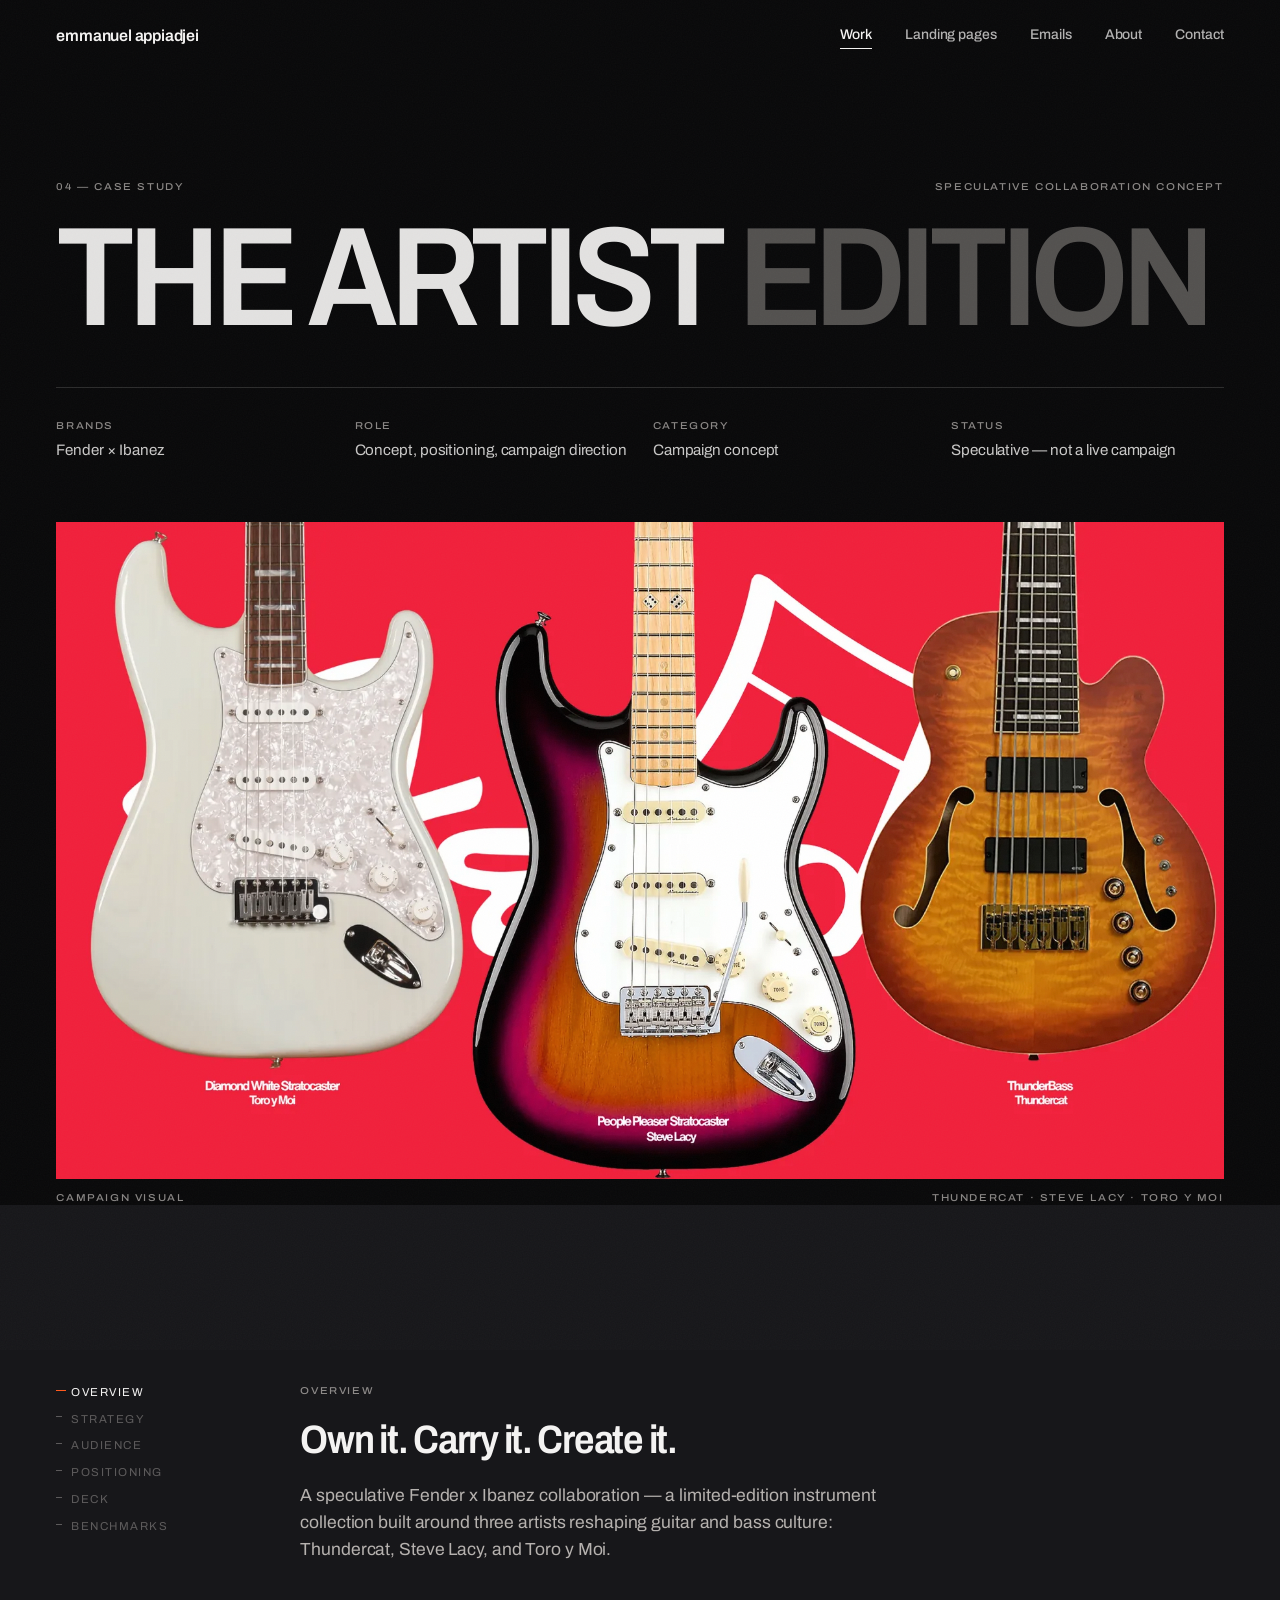
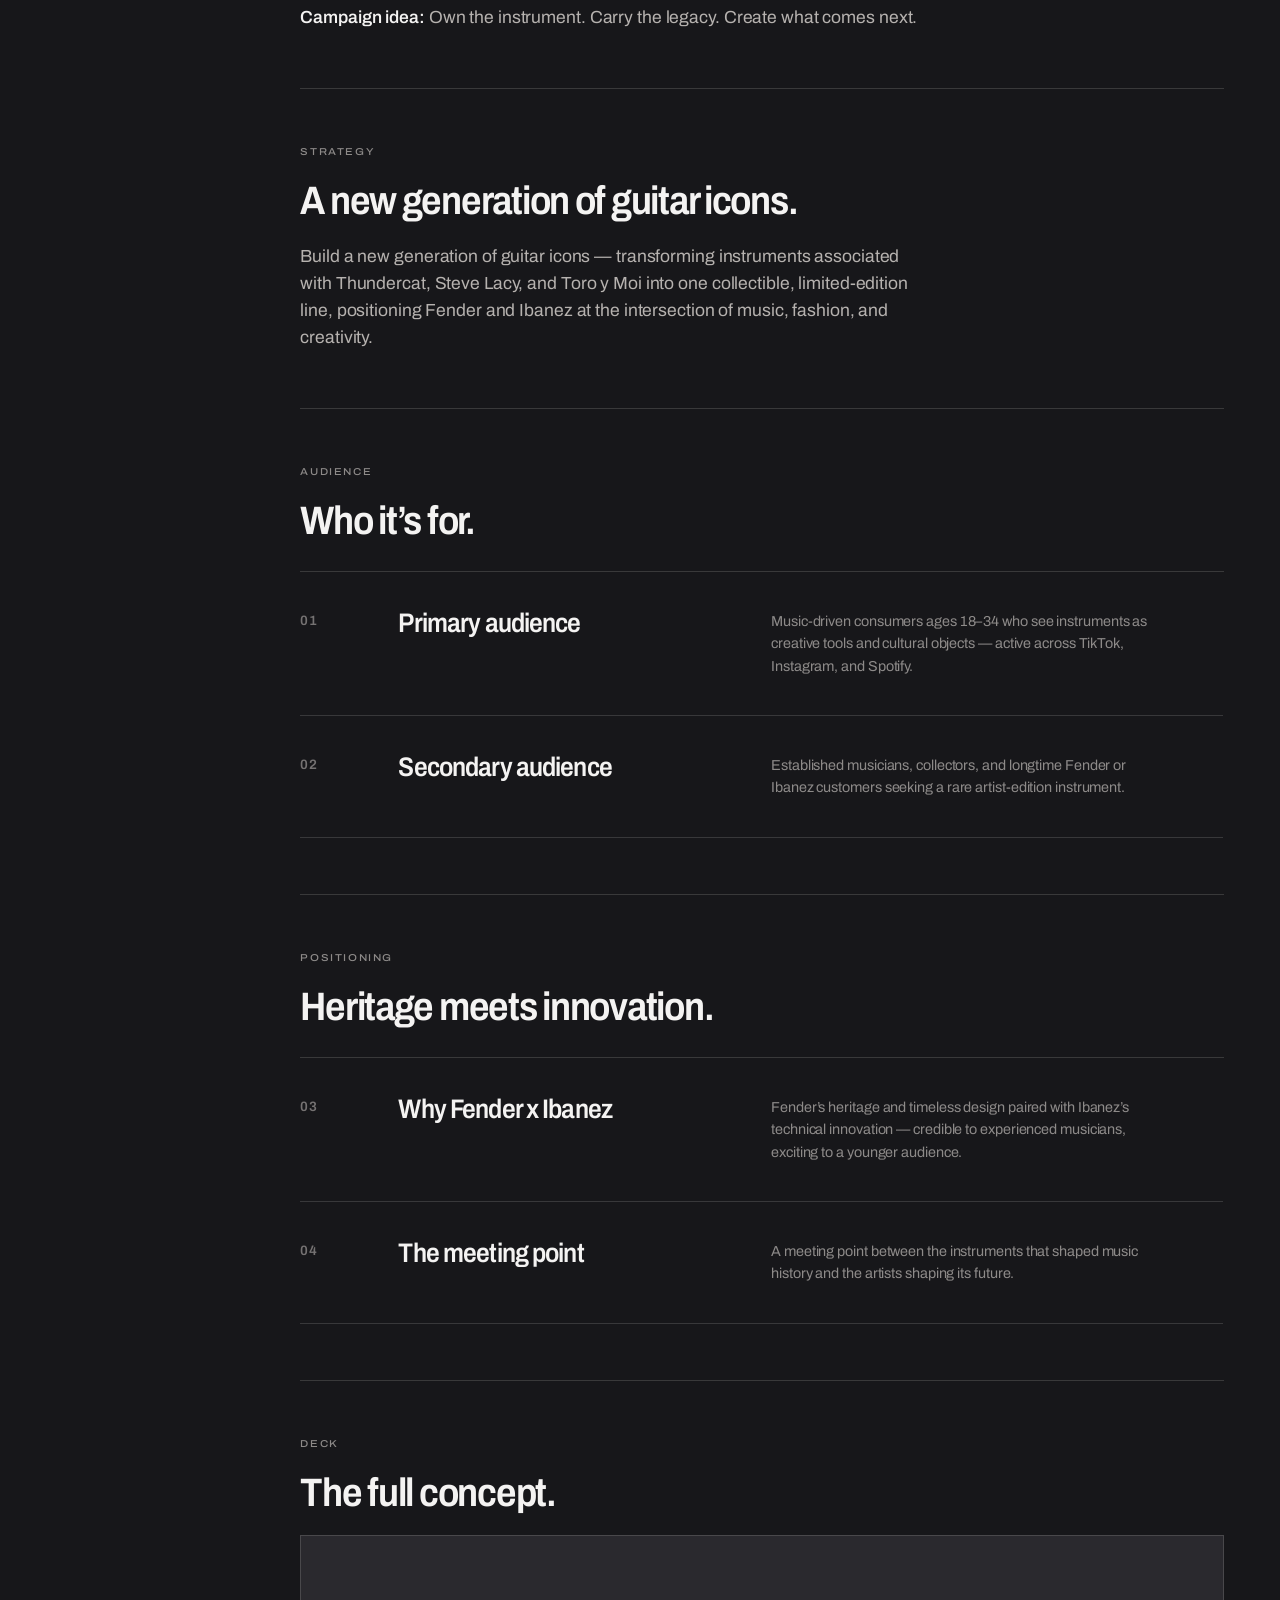
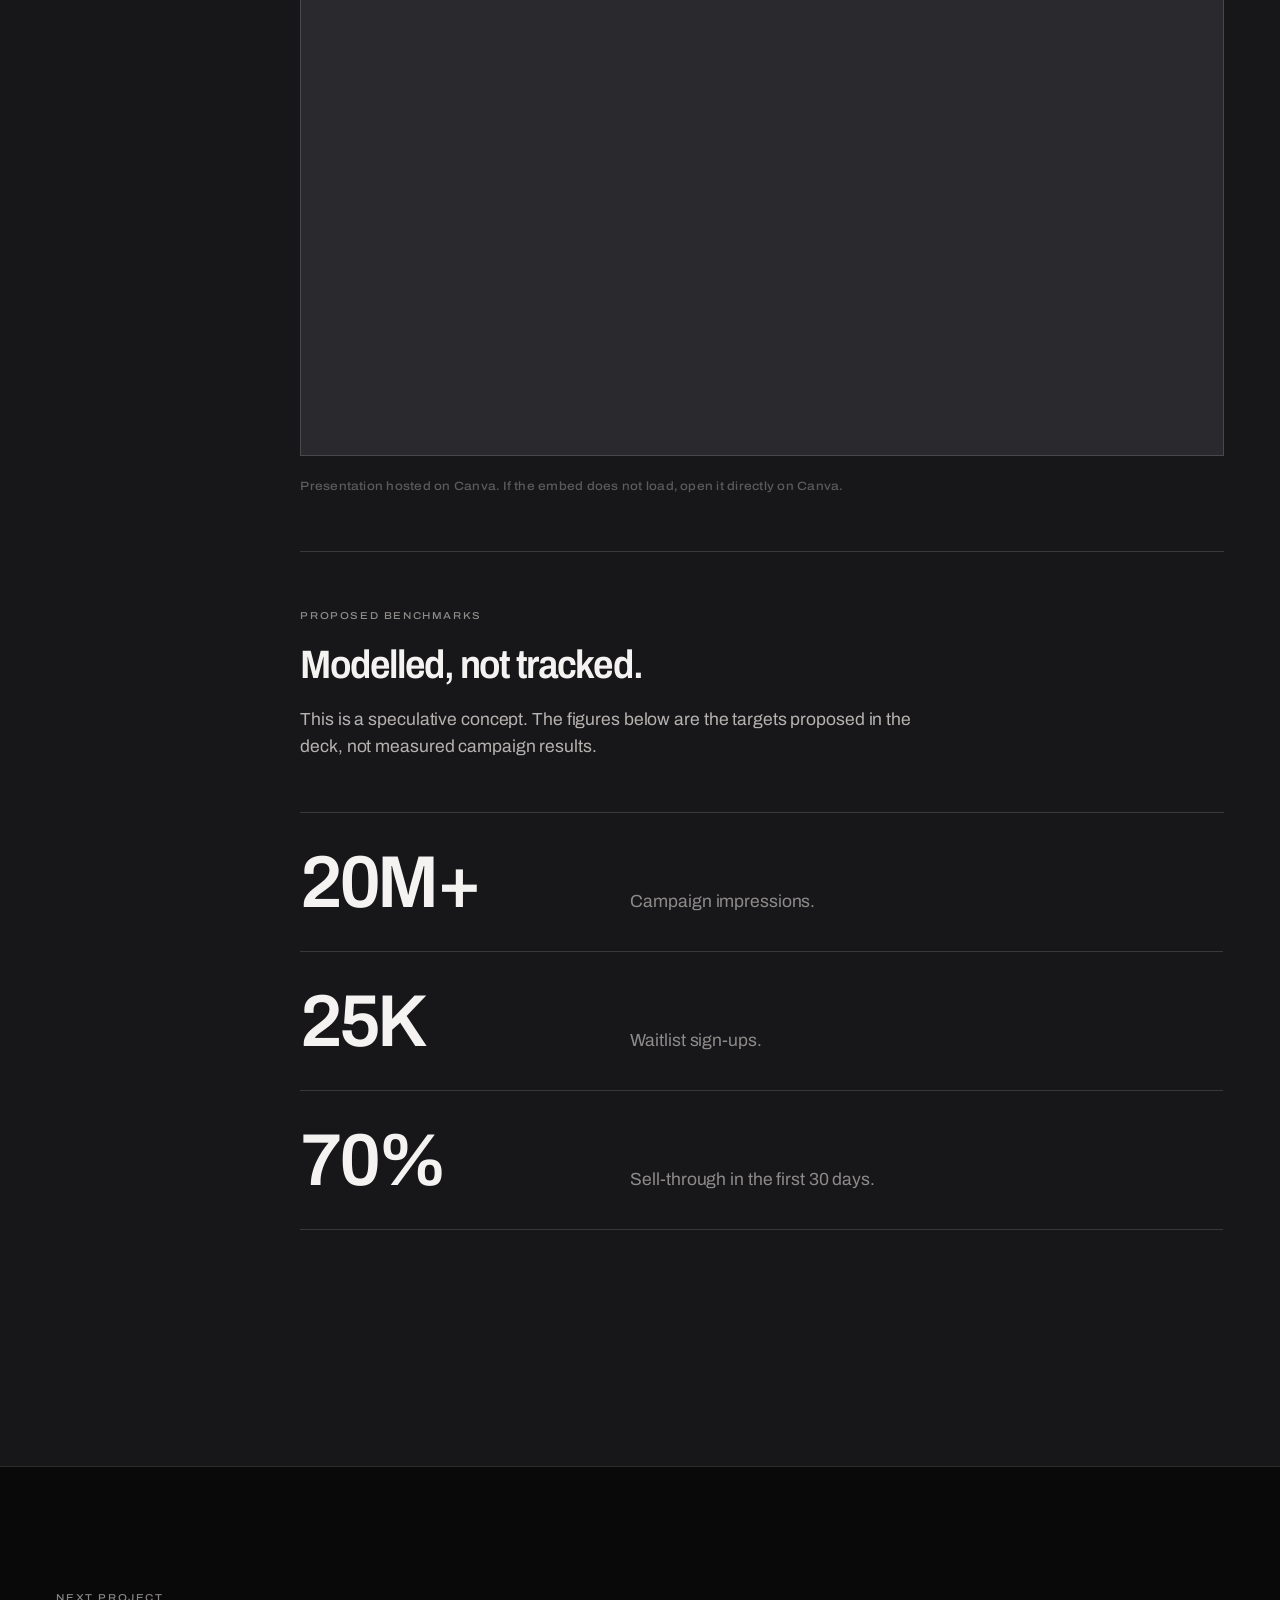
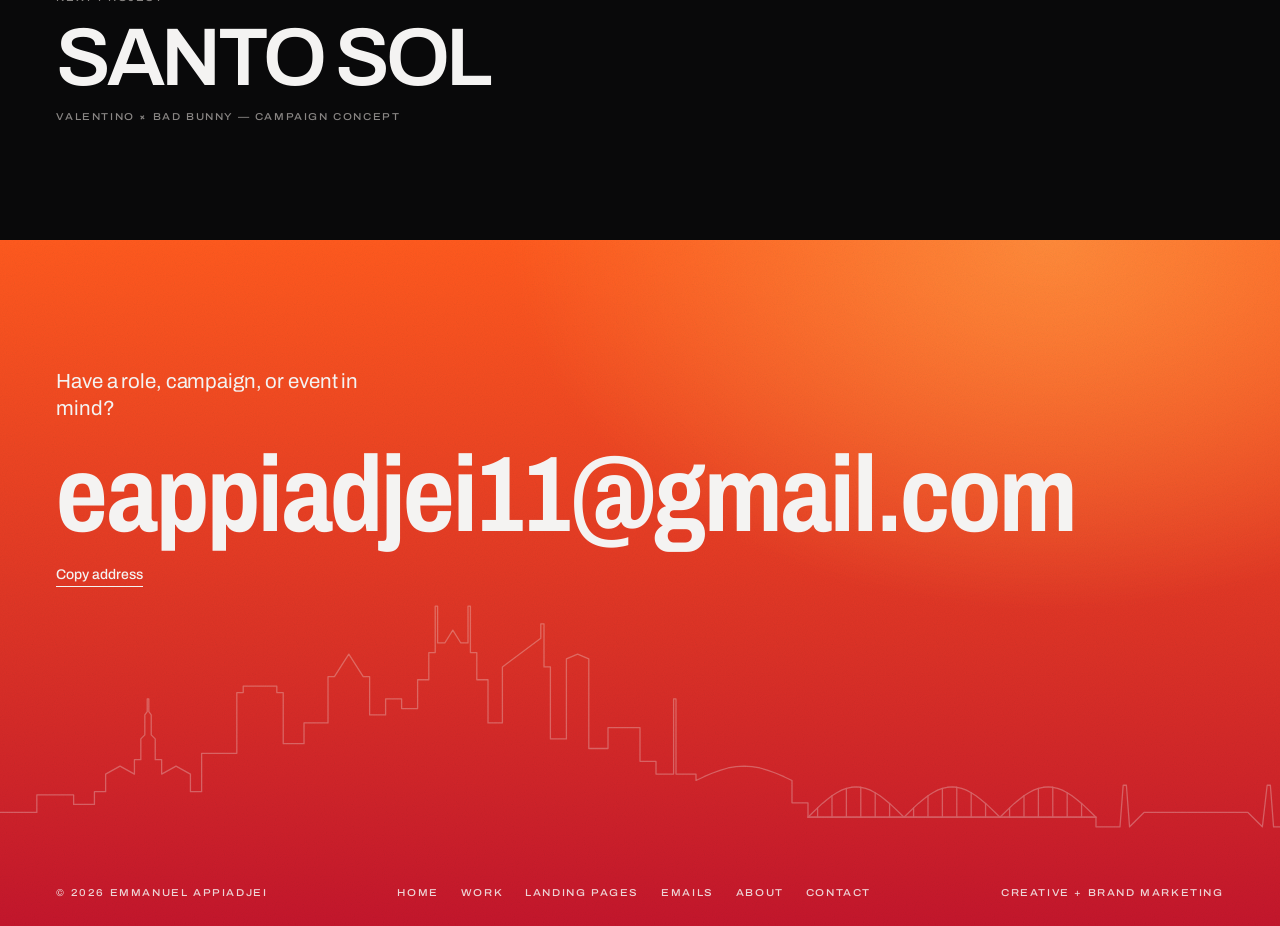
==== commit 9cb62e1d: "Add JAFVISUAL case study to selected work Brand and web launch for photographer JAFVISUAL: logo, por" ====
--- a/artist-edition-campaign.html
+++ b/artist-edition-campaign.html
@@ -57,7 +57,7 @@
     <section class="case-hero">
       <div class="shell">
         <div class="section-head__meta">
-          <span class="label">03 &mdash; Case study</span>
+          <span class="label">04 &mdash; Case study</span>
           <span class="label">Speculative collaboration concept</span>
         </div>
         <h1 class="case-hero__title" data-rise="0.8">
